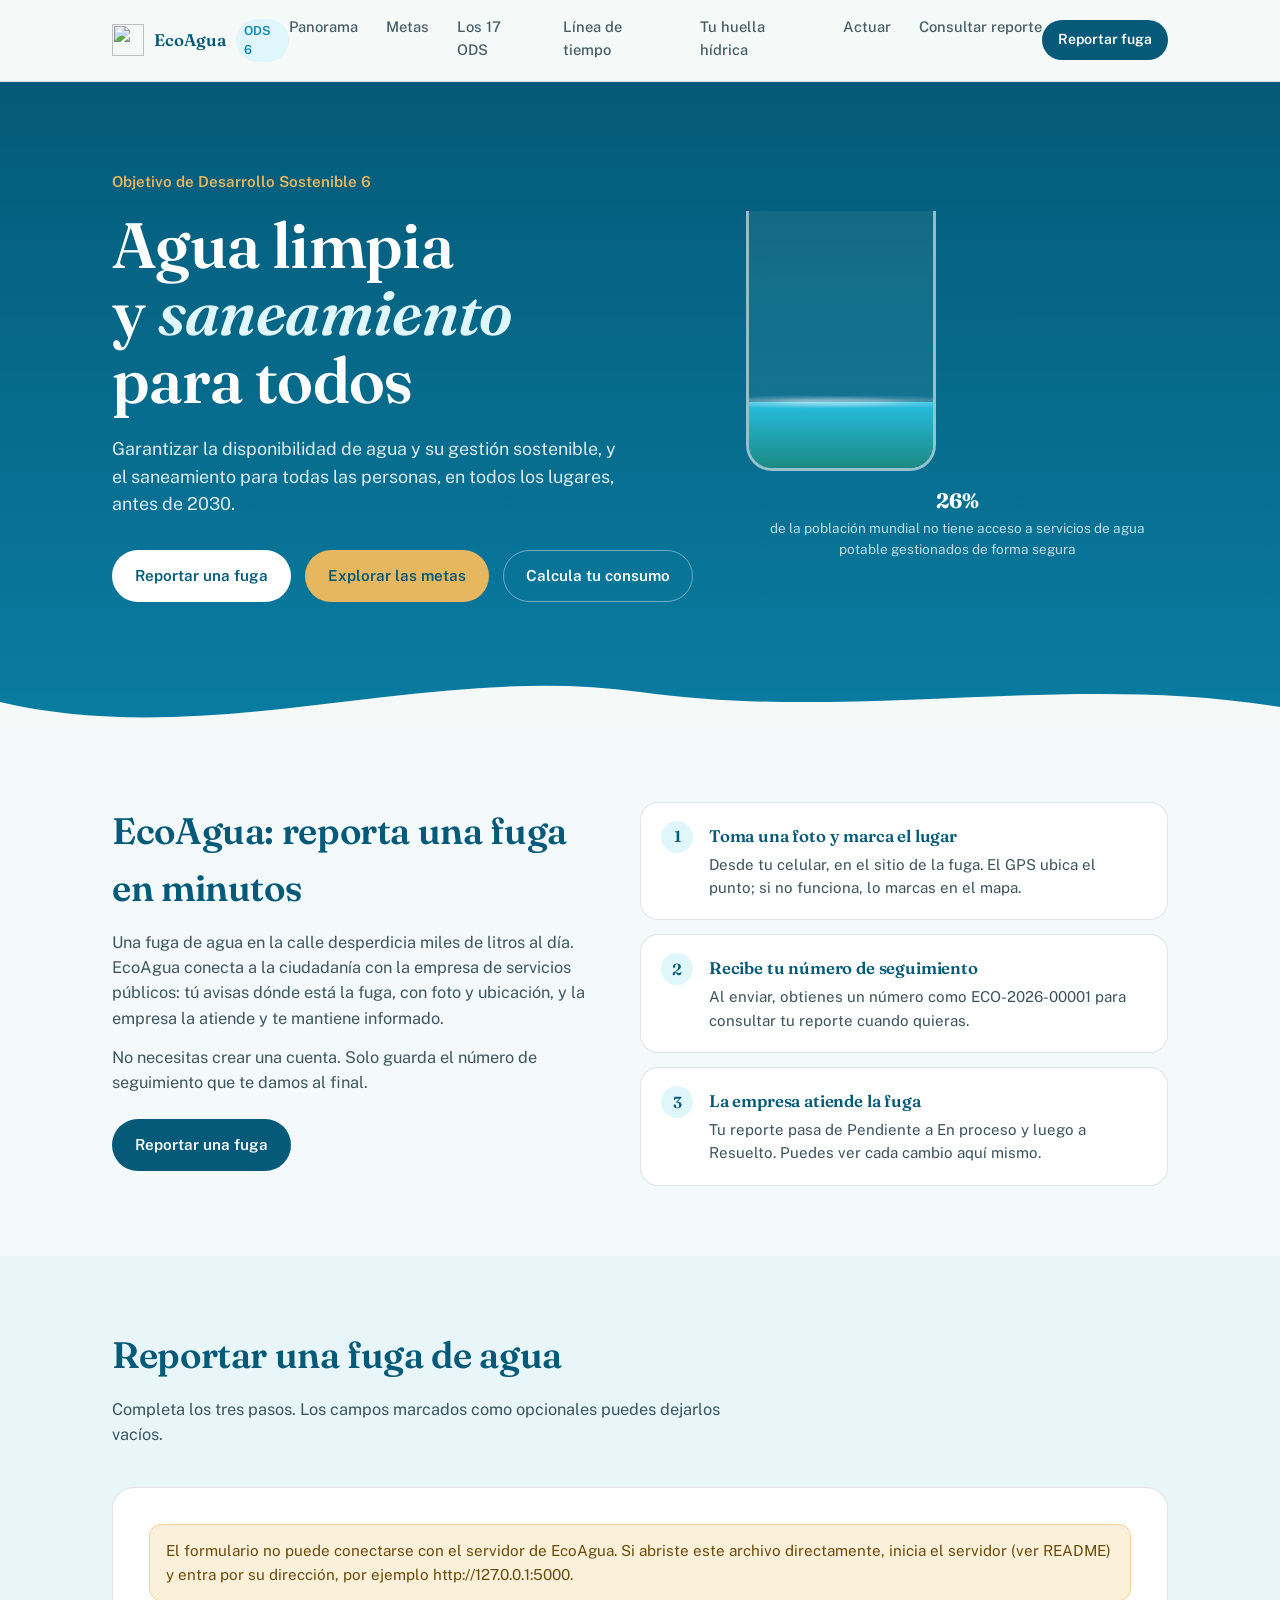
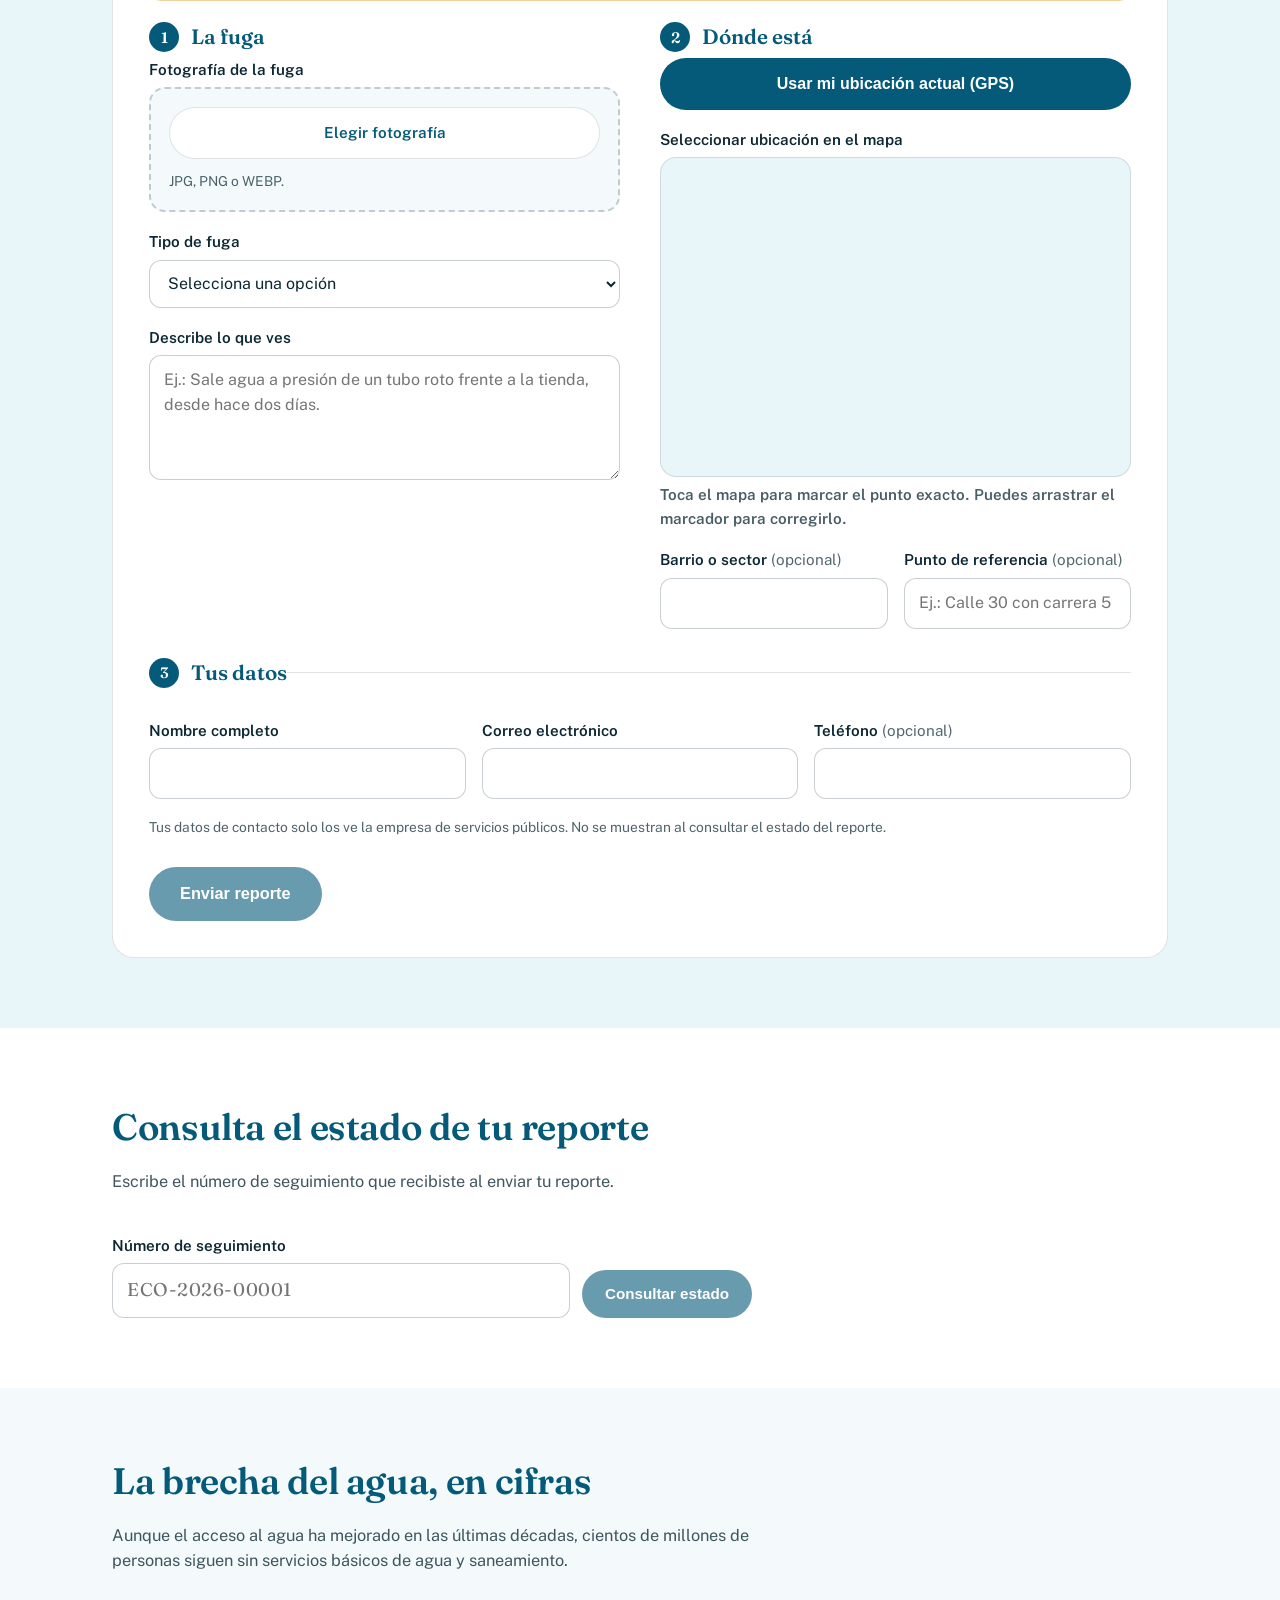
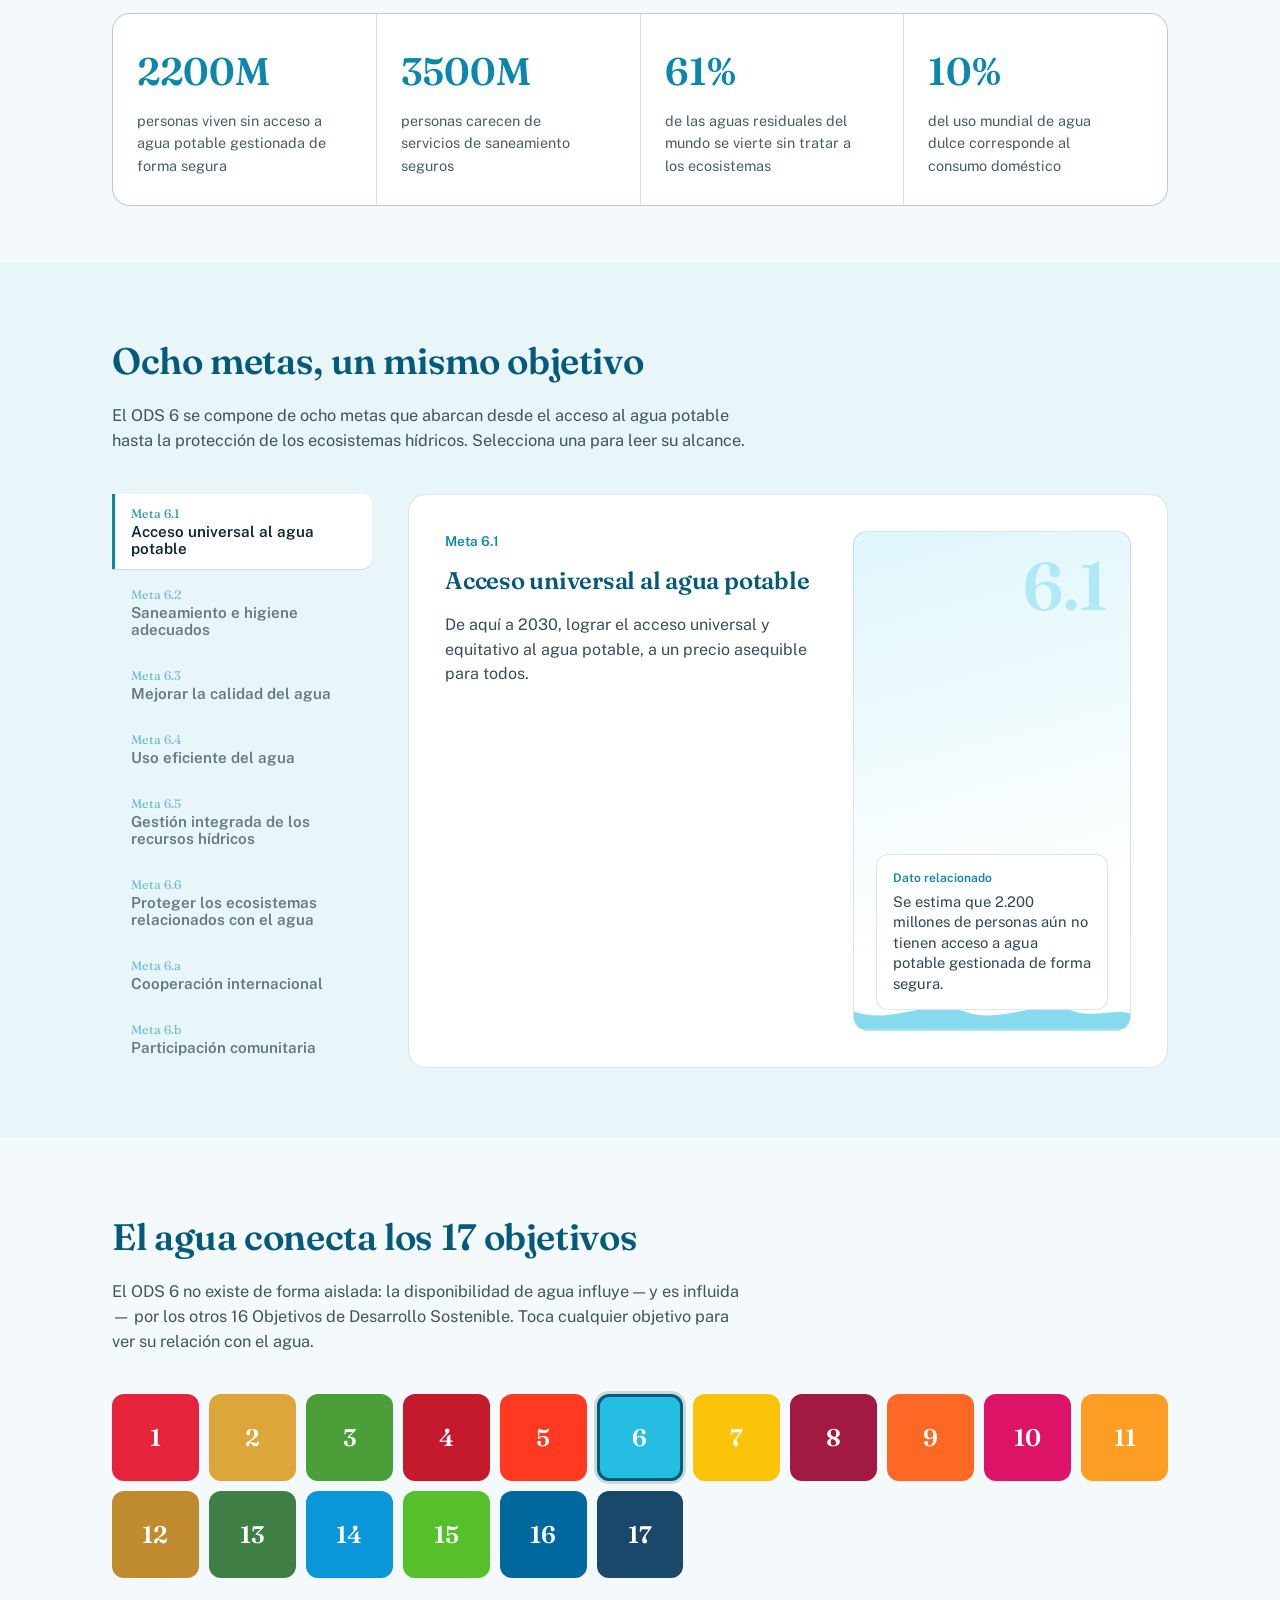
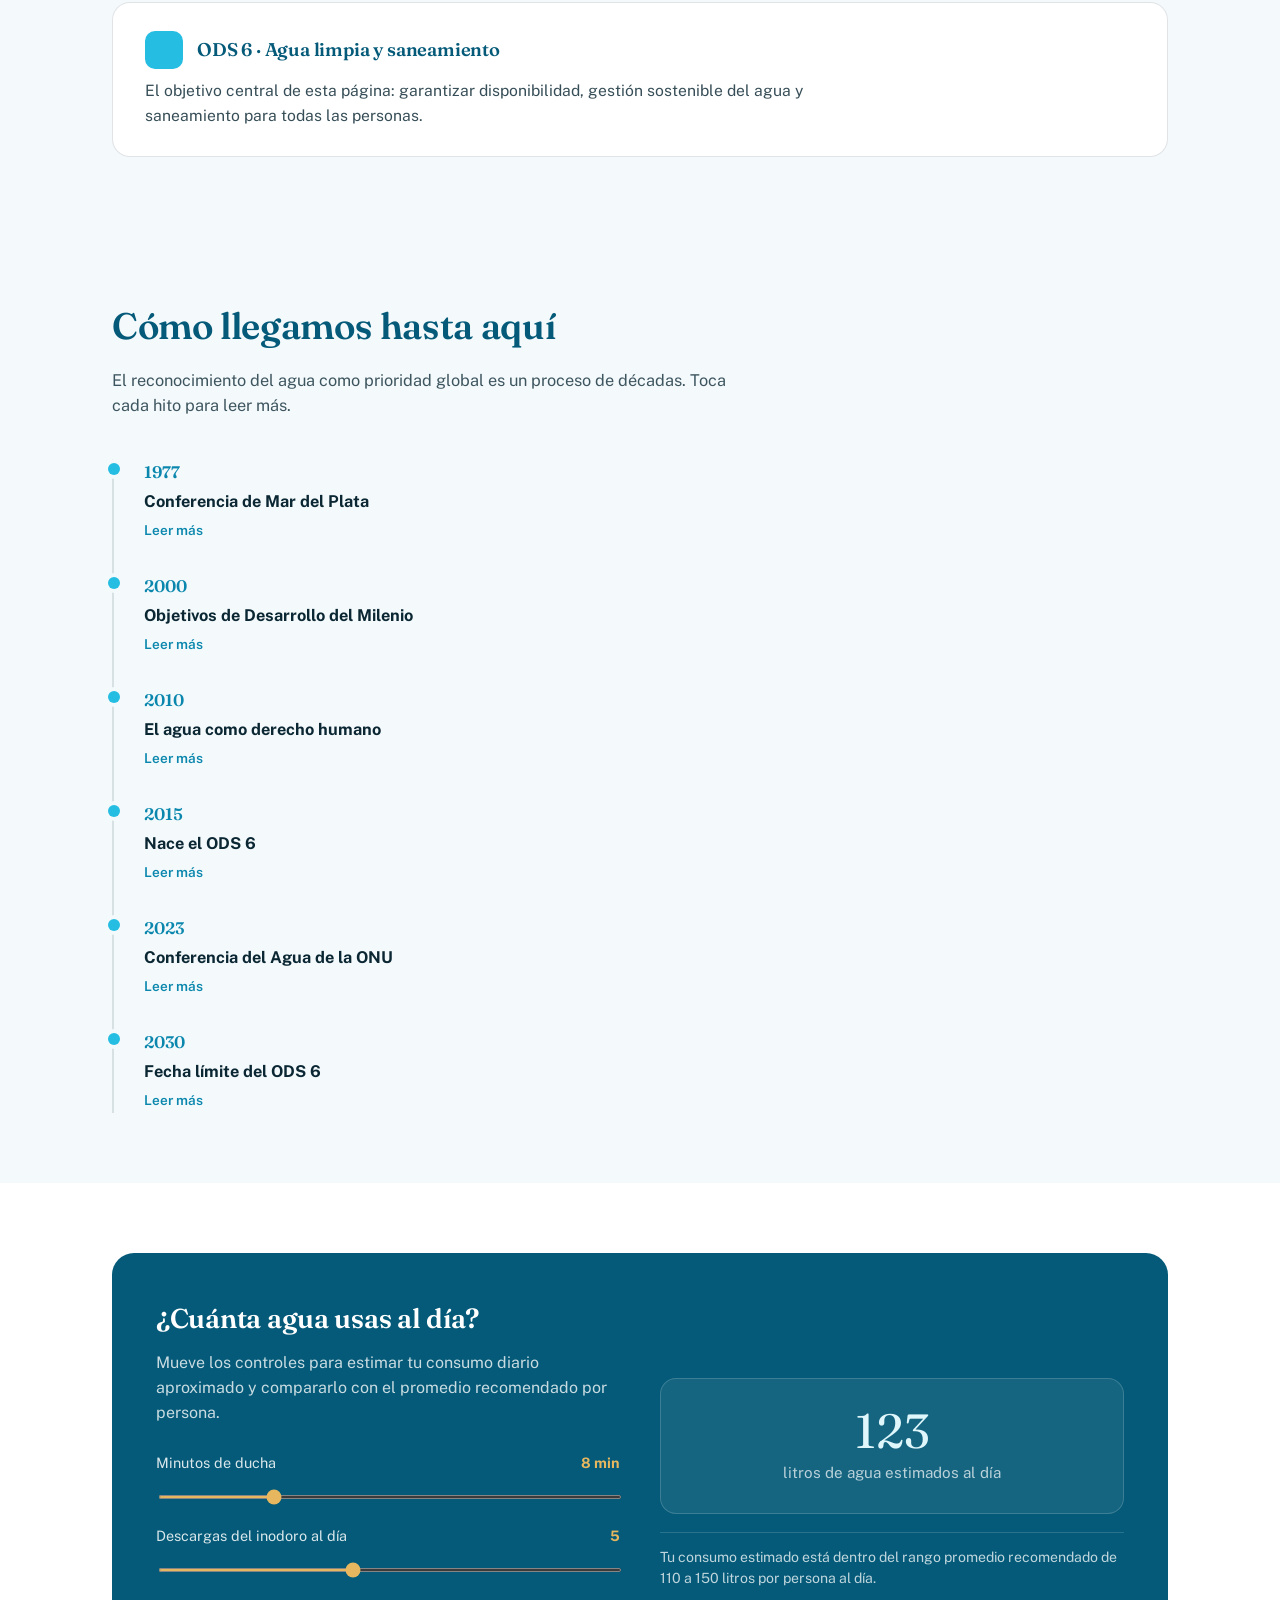
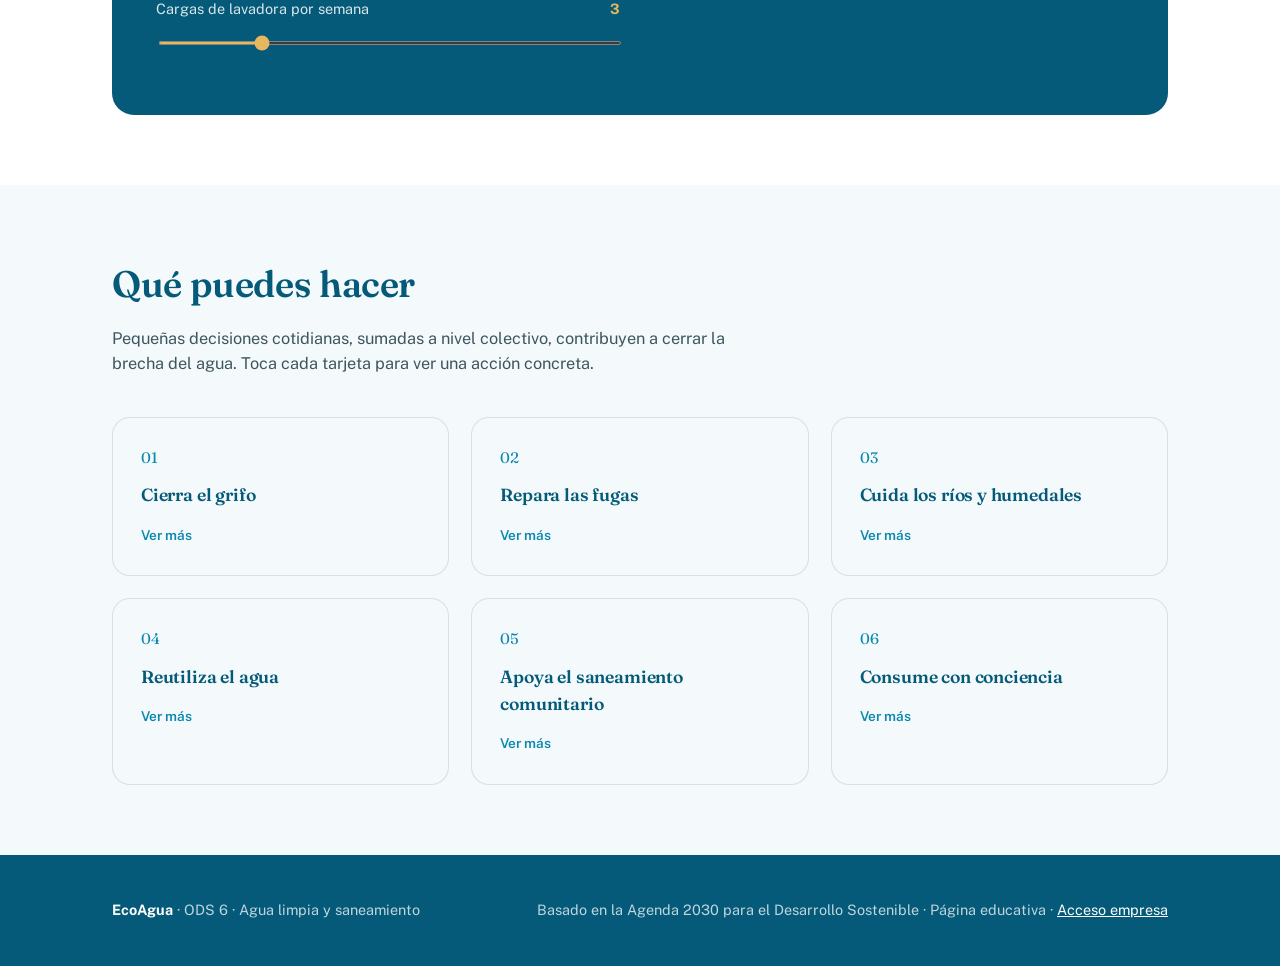
==== frontend/index.html @ 6826a4f7 "Momento 2: backend Flask, panel con roles, base de datos PostgreSQL y despliegue en Render" ====
<!DOCTYPE html>
<html lang="es">
<head>
<meta charset="UTF-8">
<meta name="viewport" content="width=device-width, initial-scale=1.0">
<title>EcoAgua · ODS 6 Agua limpia y saneamiento</title>
<link rel="icon" href="/static/img/favicon.ico" sizes="any">
<link rel="icon" type="image/png" href="/static/img/favicon.png">
<link rel="preconnect" href="https://fonts.googleapis.com">
<link rel="preconnect" href="https://fonts.gstatic.com" crossorigin>
<link href="https://fonts.googleapis.com/css2?family=Fraunces:opsz,wght@9..144,400;9..144,500;9..144,600;9..144,700&family=Public+Sans:wght@400;500;600;700&display=swap" rel="stylesheet">
<link rel="stylesheet" href="styles.css">
<link rel="stylesheet" href="/static/vendor/leaflet/leaflet.css">
</head>
<body>

<header class="nav">
  <div class="nav-inner">
    <a class="brand" href="#"><img class="brand-logo" src="/static/img/logo-icono.png" alt="" width="32" height="32"> EcoAgua <span class="brand-sub">ODS 6</span></a>
    <nav class="links">
      <a href="#panorama">Panorama</a>
      <a href="#metas">Metas</a>
      <a href="#ods-global">Los 17 ODS</a>
      <a href="#tiempo">Línea de tiempo</a>
      <a href="#calculadora">Tu huella hídrica</a>
      <a href="#accion">Actuar</a>
      <a href="#consultar" class="link-consulta">Consultar reporte</a>
    </nav>
    <a href="#reportar" class="nav-cta">Reportar fuga</a>
  </div>
</header>

<section class="hero">
  <div class="wrap">
    <div>
      <div class="kicker">Objetivo de Desarrollo Sostenible 6</div>
      <h1>Agua limpia<br>y <em>saneamiento</em><br>para todos</h1>
      <p class="lede">Garantizar la disponibilidad de agua y su gestión sostenible, y el saneamiento para todas las personas, en todos los lugares, antes de 2030.</p>
      <div class="hero-cta">
        <a href="#reportar" class="btn btn-report">Reportar una fuga</a>
        <a href="#metas" class="btn btn-primary">Explorar las metas</a>
        <a href="#calculadora" class="btn btn-ghost">Calcula tu consumo</a>
      </div>
    </div>
    <div class="drop-figure">
      <div>
        <div class="glass"><div class="fill" id="heroFill" style="height:26%"></div></div>
        <div class="glass-cap"><strong id="heroPct">26%</strong><br>de la población mundial no tiene acceso a servicios de agua potable gestionados de forma segura</div>
      </div>
    </div>
  </div>
  <div class="wave-divider">
    <svg viewBox="0 0 1440 70" preserveAspectRatio="none">
      <path d="M0,40 C240,90 480,0 720,30 C960,60 1200,10 1440,45 L1440,70 L0,70 Z" fill="#F5FAF9"></path>
    </svg>
  </div>
</section>

<!-- ===================== ECOAGUA: secciones agregadas ===================== -->

<section class="section eco-intro" id="ecoagua">

  <div class="wrap eco-intro-grid">

    <div class="section-head reveal">

      <h2>EcoAgua: reporta una fuga en minutos</h2>

      <p>Una fuga de agua en la calle desperdicia miles de litros al día. EcoAgua conecta a la ciudadanía con la empresa de servicios públicos: tú avisas dónde está la fuga, con foto y ubicación, y la empresa la atiende y te mantiene informado.</p>

      <p>No necesitas crear una cuenta. Solo guarda el número de seguimiento que te damos al final.</p>

      <a href="#reportar" class="btn btn-solid">Reportar una fuga</a>

    </div>

    <ol class="eco-pasos reveal">

      <li><h3>Toma una foto y marca el lugar</h3><p>Desde tu celular, en el sitio de la fuga. El GPS ubica el punto; si no funciona, lo marcas en el mapa.</p></li>

      <li><h3>Recibe tu número de seguimiento</h3><p>Al enviar, obtienes un número como ECO-2026-00001 para consultar tu reporte cuando quieras.</p></li>

      <li><h3>La empresa atiende la fuga</h3><p>Tu reporte pasa de Pendiente a En proceso y luego a Resuelto. Puedes ver cada cambio aquí mismo.</p></li>

    </ol>

  </div>

</section>



<section class="section reportar" id="reportar">

  <div class="wrap">

    <div class="section-head reveal">

      <h2>Reportar una fuga de agua</h2>

      <p>Completa los tres pasos. Los campos marcados como opcionales puedes dejarlos vacíos.</p>

    </div>



    <div class="reporte-card">

      <div class="aviso-servidor" id="avisoServidor" hidden>El formulario no puede conectarse con el servidor de EcoAgua. Si abriste este archivo directamente, inicia el servidor (ver README) y entra por su dirección, por ejemplo http://127.0.0.1:5000.</div>



      <form id="formReporte" class="reporte-grid" novalidate>

        <fieldset class="paso-form">

          <legend><span class="n">1</span> La fuga</legend>



          <div class="campo" data-campo="foto">

            <span id="fotoTitulo">Fotografía de la fuga</span>

            <div class="foto-zona">

              <div class="foto-botones">

                <label class="btn btn-solid solo-tactil" for="fotoCamara">Tomar foto</label>

                <label class="btn btn-linea" for="fotoArchivo" id="fotoArchivoLabel">Elegir fotografía</label>

              </div>

              <input class="oculto" type="file" id="fotoCamara" accept="image/*" capture="environment" aria-labelledby="fotoTitulo">

              <input class="oculto" type="file" id="fotoArchivo" accept="image/jpeg,image/png,image/webp,image/*" aria-labelledby="fotoTitulo">

              <div class="foto-preview" id="fotoPreview">

                <img id="fotoImg" alt="Vista previa de la fotografía">

                <div class="info"><div id="fotoInfo"></div><button type="button" id="fotoQuitar">Quitar foto</button></div>

              </div>

              <div class="ayuda" id="fotoAyuda">JPG, PNG o WEBP.</div>

            </div>

            <div class="error-campo" data-error="foto"></div>

          </div>



          <label class="campo" data-campo="tipo_fuga">

            <span>Tipo de fuga</span>

            <select name="tipo_fuga" id="tipoFuga" required>

              <option value="">Selecciona una opción</option>

            </select>

            <span class="error-campo" data-error="tipo_fuga"></span>

          </label>



          <label class="campo" data-campo="descripcion">

            <span>Describe lo que ves</span>

            <textarea name="descripcion" rows="4" maxlength="2000" required placeholder="Ej.: Sale agua a presión de un tubo roto frente a la tienda, desde hace dos días."></textarea>

            <span class="error-campo" data-error="descripcion"></span>

          </label>

        </fieldset>



        <fieldset class="paso-form">

          <legend><span class="n">2</span> Dónde está</legend>

          <button type="button" class="btn btn-solid gps-btn" id="btnGps">Usar mi ubicación actual (GPS)</button>

          <div class="gps-estado" id="gpsEstado" role="status" aria-live="polite"></div>

          <div class="campo" data-campo="ubicacion">

            <span>Seleccionar ubicación en el mapa</span>

            <div id="mapaReporte" class="mapa mapa-reporte" aria-label="Mapa para marcar la ubicación de la fuga"></div>

            <span class="coords-texto" id="coordsTexto">Toca el mapa para marcar el punto exacto. Puedes arrastrar el marcador para corregirlo.</span>

            <span class="error-campo" data-error="ubicacion"></span>

          </div>

          <input type="hidden" name="latitud" id="latitud">

          <input type="hidden" name="longitud" id="longitud">

          <input type="hidden" name="origen_ubicacion" id="origenUbicacion" value="mapa">

          <input type="hidden" name="precision_gps" id="precisionGps">

          <div class="fila-2">

            <label class="campo">

              <span>Barrio o sector <em>(opcional)</em></span>

              <input type="text" name="barrio" maxlength="120" autocomplete="address-level3">

            </label>

            <label class="campo">

              <span>Punto de referencia <em>(opcional)</em></span>

              <input type="text" name="direccion" maxlength="255" autocomplete="street-address" placeholder="Ej.: Calle 30 con carrera 5">

            </label>

          </div>

        </fieldset>



        <fieldset class="paso-form paso-datos">

          <legend><span class="n">3</span> Tus datos</legend>

          <div class="campos-datos">

            <label class="campo" data-campo="nombre">

              <span>Nombre completo</span>

              <input type="text" name="nombre" maxlength="120" autocomplete="name" required>

              <span class="error-campo" data-error="nombre"></span>

            </label>

            <label class="campo" data-campo="correo">

              <span>Correo electrónico</span>

              <input type="email" name="correo" maxlength="254" autocomplete="email" inputmode="email" required>

              <span class="error-campo" data-error="correo"></span>

            </label>

            <label class="campo" data-campo="telefono">

              <span>Teléfono <em>(opcional)</em></span>

              <input type="tel" name="telefono" maxlength="30" autocomplete="tel" inputmode="tel">

              <span class="error-campo" data-error="telefono"></span>

            </label>

          </div>

          <p class="ayuda">Tus datos de contacto solo los ve la empresa de servicios públicos. No se muestran al consultar el estado del reporte.</p>

        </fieldset>



        <div class="trampa" aria-hidden="true"><label>No llenar <input type="text" name="sitio_web" tabindex="-1" autocomplete="off"></label></div>

        <div class="error-general" id="errorGeneral" role="alert"></div>

        <div class="enviar-fila">

          <button type="submit" class="btn btn-solid" id="btnEnviar">Enviar reporte</button>

        </div>

      </form>



      <div class="confirmacion" id="confirmacion" tabindex="-1">

        <div class="check-ok"><svg width="32" height="32" viewBox="0 0 24 24" fill="none" stroke="currentColor" stroke-width="2.5" stroke-linecap="round" stroke-linejoin="round" aria-hidden="true"><path d="M20 6L9 17l-5-5"/></svg></div>

        <h3>Reporte registrado correctamente.</h3>

        <p>Tu número de seguimiento es:</p>

        <div class="num-grande" id="numConfirmado"></div>

        <p>Guarda este número para consultar el estado de tu reporte.</p>

        <div class="acciones">

          <button type="button" class="btn btn-solid" id="btnCopiar">Copiar número</button>

          <a class="btn btn-linea" href="#consultar" id="btnVerEstado">Consultar estado</a>

          <button type="button" class="btn btn-linea" id="btnOtro">Hacer otro reporte</button>

        </div>

      </div>

    </div>

  </div>

</section>



<section class="section consultar" id="consultar">

  <div class="wrap">

    <div class="section-head reveal">

      <h2>Consulta el estado de tu reporte</h2>

      <p>Escribe el número de seguimiento que recibiste al enviar tu reporte.</p>

    </div>

    <form class="consulta-form" id="formConsulta" novalidate>

      <label class="campo">

        <span>Número de seguimiento</span>

        <input type="text" id="numConsulta" placeholder="ECO-2026-00001" autocomplete="off" autocapitalize="characters" spellcheck="false" maxlength="20" required>

      </label>

      <button type="submit" class="btn btn-solid" id="btnConsultar">Consultar estado</button>

    </form>

    <div class="mis-reportes" id="misReportes"></div>

    <div class="consulta-msg" id="consultaMsg" role="alert"></div>



    <div class="resultado" id="resultado" aria-live="polite">

      <div class="resultado-cabeza">

        <div>

          <div class="num" id="resNumero"></div>

          <div class="ayuda" id="resFechas"></div>

        </div>

        <span class="pastilla" id="resEstado"></span>

      </div>

      <div class="progreso" id="resProgreso">

        <div data-estado="pendiente">Pendiente</div>

        <div data-estado="en_proceso">En proceso</div>

        <div data-estado="resuelto">Resuelto</div>

      </div>

      <div class="resultado-grid">

        <dl>

          <dt>Tipo de fuga</dt><dd id="resTipo"></dd>

          <dt>Descripción</dt><dd id="resDesc"></dd>

          <dt>Ubicación</dt><dd id="resUbic"></dd>

        </dl>

        <div>

          <img class="foto-res" id="resFoto" alt="Fotografía del reporte" hidden>

          <div class="mapa mapa-res" id="resMapa"></div>

        </div>

      </div>

      <ol class="historial-pub" id="resHistorial"></ol>

    </div>

  </div>

</section>

<!-- =================== fin secciones EcoAgua =================== -->



<section class="stats" id="panorama">
  <div class="wrap">
    <div class="section-head reveal">
      <h2>La brecha del agua, en cifras</h2>
      <p>Aunque el acceso al agua ha mejorado en las últimas décadas, cientos de millones de personas siguen sin servicios básicos de agua y saneamiento.</p>
    </div>
    <div class="stats-grid reveal">
      <div class="stat-cell">
        <div class="stat-num" data-target="2200" data-suffix="M">0</div>
        <div class="stat-label">personas viven sin acceso a agua potable gestionada de forma segura</div>
      </div>
      <div class="stat-cell">
        <div class="stat-num" data-target="3500" data-suffix="M">0</div>
        <div class="stat-label">personas carecen de servicios de saneamiento seguros</div>
      </div>
      <div class="stat-cell">
        <div class="stat-num" data-target="80" data-suffix="%">0</div>
        <div class="stat-label">de las aguas residuales del mundo se vierte sin tratar a los ecosistemas</div>
      </div>
      <div class="stat-cell">
        <div class="stat-num" data-target="10" data-suffix="%">0</div>
        <div class="stat-label">del uso mundial de agua dulce corresponde al consumo doméstico</div>
      </div>
    </div>
  </div>
</section>

<section class="section metas" id="metas">
  <div class="wrap">
    <div class="section-head reveal">
      <h2>Ocho metas, un mismo objetivo</h2>
      <p>El ODS 6 se compone de ocho metas que abarcan desde el acceso al agua potable hasta la protección de los ecosistemas hídricos. Selecciona una para leer su alcance.</p>
    </div>

    <div class="metas-layout reveal">
      <div class="meta-tabs" id="metaTabs" role="tablist" aria-label="Metas del ODS 6"></div>
      <div class="meta-panel" id="metaPanel"></div>
    </div>
  </div>
</section>

<section class="section ods-global" id="ods-global">
  <div class="wrap">
    <div class="section-head reveal">
      <h2>El agua conecta los 17 objetivos</h2>
      <p>El ODS 6 no existe de forma aislada: la disponibilidad de agua influye — y es influida — por los otros 16 Objetivos de Desarrollo Sostenible. Toca cualquier objetivo para ver su relación con el agua.</p>
    </div>

    <div class="reveal">
      <div class="ods-grid" id="odsGrid"></div>
      <div class="ods-detail" id="odsDetail"></div>
    </div>
  </div>
</section>

<section class="section timeline" id="tiempo">
  <div class="wrap">
    <div class="section-head reveal">
      <h2>Cómo llegamos hasta aquí</h2>
      <p>El reconocimiento del agua como prioridad global es un proceso de décadas. Toca cada hito para leer más.</p>
    </div>
    <div class="timeline-list reveal" id="timelineList"></div>
  </div>
</section>

<section class="section calc" id="calculadora">
  <div class="wrap reveal">
    <div class="calc-card">
      <div>
        <h2>¿Cuánta agua usas al día?</h2>
        <p>Mueve los controles para estimar tu consumo diario aproximado y compararlo con el promedio recomendado por persona.</p>

        <div class="calc-controls">
          <div class="calc-row">
            <label>Minutos de ducha <span class="val" id="showerVal">8 min</span></label>
            <input type="range" id="shower" min="1" max="30" value="8">
          </div>
          <div class="calc-row">
            <label>Descargas del inodoro al día <span class="val" id="toiletVal">5</span></label>
            <input type="range" id="toilet" min="0" max="12" value="5">
          </div>
          <div class="calc-row">
            <label>Cargas de lavadora por semana <span class="val" id="washVal">3</span></label>
            <input type="range" id="wash" min="0" max="14" value="3">
          </div>
        </div>
      </div>

      <div>
        <div class="calc-result">
          <div class="big" id="litersOut">148</div>
          <div class="unit">litros de agua estimados al día</div>
        </div>
        <div class="calc-note" id="calcNote">Cálculo aproximado con fines educativos, basado en promedios de consumo doméstico.</div>
      </div>
    </div>
  </div>
</section>

<section class="section" id="accion">
  <div class="wrap">
    <div class="section-head reveal">
      <h2>Qué puedes hacer</h2>
      <p>Pequeñas decisiones cotidianas, sumadas a nivel colectivo, contribuyen a cerrar la brecha del agua. Toca cada tarjeta para ver una acción concreta.</p>
    </div>
    <div class="acciones-grid reveal" id="accionesGrid"></div>
  </div>
</section>

<footer>
  <div class="wrap">
    <div><strong>EcoAgua</strong> · ODS 6 · Agua limpia y saneamiento</div>
    <div>Basado en la Agenda 2030 para el Desarrollo Sostenible · Página educativa · <a href="/admin/login">Acceso empresa</a></div>
  </div>
</footer>

<script src="script.js"></script>
<script src="/static/vendor/leaflet/leaflet.js"></script>
<script src="reportes.js"></script>

</body>
</html>
---- frontend/styles.css ----
:root{
    --ink:#0B2733;
    --teal-deep:#045A78;
    --teal:#0B87AE;
    --aqua:#26BDE2;
    --aqua-light:#DFF6FB;
    --sand:#E7B75F;
    --paper:#F4FAFC;
    --paper-2:#E8F5F9;
    --white:#FFFFFF;
    --line: rgba(11,39,51,0.12);
  }

  *{box-sizing:border-box;}
  html{scroll-behavior:smooth;}
  body{
    margin:0;
    background:var(--paper);
    color:var(--ink);
    font-family:'Public Sans', sans-serif;
    line-height:1.55;
    -webkit-font-smoothing:antialiased;
  }
  h1,h2,h3, .display{
    font-family:'Fraunces', serif;
    font-weight:600;
    color:var(--teal-deep);
    margin:0;
    letter-spacing:-0.01em;
  }
  p{margin:0;}
  a{color:inherit;}
  img{max-width:100%;display:block;}

  .wrap{
    max-width:1120px;
    margin:0 auto;
    padding:0 32px;
  }

  /* prefer reduced motion */
  @media (prefers-reduced-motion: reduce){
    *{animation:none !important; transition:none !important; scroll-behavior:auto !important;}
  }

  /* ---------- NAV ---------- */
  header.nav{
    position:sticky;
    top:0;
    z-index:50;
    background:rgba(245,250,249,0.88);
    backdrop-filter: blur(8px);
    border-bottom:1px solid var(--line);
  }
  .nav-inner{
    max-width:1120px;
    margin:0 auto;
    padding:16px 32px;
    display:flex;
    align-items:center;
    justify-content:space-between;
  }
  .brand{
    display:flex;
    align-items:center;
    gap:10px;
    font-family:'Fraunces', serif;
    font-weight:600;
    font-size:1.05rem;
    color:var(--teal-deep);
  }
  .brand .dot{
    width:12px;height:12px;border-radius:50%;
    background:var(--aqua);
    box-shadow:0 0 0 4px var(--aqua-light);
  }
  nav.links{
    display:flex;
    gap:28px;
    font-size:0.92rem;
    font-weight:500;
  }
  nav.links a{
    text-decoration:none;
    color:var(--ink);
    opacity:0.75;
    padding-bottom:2px;
    border-bottom:1px solid transparent;
    transition: opacity .2s ease, border-color .2s ease;
  }
  nav.links a:hover{opacity:1; border-color:var(--aqua);}
  @media (max-width:720px){ nav.links{display:none;} }

  /* ---------- HERO ---------- */
  .hero{
    position:relative;
    overflow:hidden;
    background: linear-gradient(180deg, var(--teal-deep) 0%, var(--teal) 130%);
    color:var(--white);
    padding:88px 0 0;
  }
  .hero .wrap{
    display:grid;
    grid-template-columns: 1.25fr 0.9fr;
    gap:48px;
    align-items:center;
    padding-bottom:60px;
  }
  @media (max-width:860px){
    .hero .wrap{grid-template-columns:1fr; padding-bottom:32px;}
  }
  .kicker{
    font-size:0.95rem;
    color:var(--sand);
    font-weight:600;
    margin-bottom:18px;
  }
  .hero h1{
    color:var(--white);
    font-size:clamp(2.4rem, 5vw, 4rem);
    line-height:1.05;
    max-width:14ch;
  }
  .hero h1 em{
    font-style:italic;
    color:var(--aqua-light);
  }
  .hero p.lede{
    margin-top:22px;
    font-size:1.12rem;
    max-width:46ch;
    color:rgba(255,255,255,0.86);
  }
  .hero-cta{
    margin-top:32px;
    display:flex;
    gap:14px;
    flex-wrap:wrap;
  }
  .btn{
    display:inline-flex;
    align-items:center;
    gap:8px;
    padding:13px 22px;
    border-radius:999px;
    font-weight:600;
    font-size:0.95rem;
    cursor:pointer;
    border:1px solid transparent;
    text-decoration:none;
    transition: transform .15s ease, background .2s ease;
  }
  .btn:active{transform:scale(0.97);}
  .btn-primary{
    background:var(--sand);
    color:var(--teal-deep);
  }
  .btn-primary:hover{background:#f0c979;}
  .btn-ghost{
    background:transparent;
    color:var(--white);
    border-color:rgba(255,255,255,0.4);
  }
  .btn-ghost:hover{background:rgba(255,255,255,0.1);}

  /* droplet visual */
  .drop-figure{
    position:relative;
    display:flex;
    align-items:center;
    justify-content:center;
  }
  .glass{
    width:190px;
    height:260px;
    border:3px solid rgba(255,255,255,0.55);
    border-top:none;
    border-radius:0 0 26px 26px;
    position:relative;
    overflow:hidden;
    background:rgba(255,255,255,0.06);
  }
  .glass .fill{
    position:absolute;
    left:0; right:0; bottom:0;
    height:70%;
    background: linear-gradient(180deg, var(--aqua) 0%, #1c8b83 100%);
    transition: height 1.4s cubic-bezier(.22,.9,.3,1);
  }
  .glass .fill::before{
    content:"";
    position:absolute;
    top:-8px; left:0; right:0; height:16px;
    background: radial-gradient(ellipse at 30% 50%, rgba(255,255,255,0.5), transparent 60%),
                radial-gradient(ellipse at 70% 50%, rgba(255,255,255,0.35), transparent 60%);
  }
  .glass-cap{
    text-align:center;
    margin-top:14px;
    font-size:0.85rem;
    color:rgba(255,255,255,0.75);
  }
  .glass-cap strong{color:var(--white); font-size:1.3rem; font-family:'Fraunces',serif;}

  .wave-divider{
    display:block;
    width:100%;
    line-height:0;
  }
  .wave-divider svg{width:100%; height:70px; display:block;}

  /* ---------- STATS ---------- */
  .stats{
    background:var(--paper);
    padding:64px 0 56px;
  }
  .stats-grid{
    display:grid;
    grid-template-columns:repeat(4,1fr);
    gap:1px;
    background:var(--line);
    border:1px solid var(--line);
    border-radius:18px;
    overflow:hidden;
  }
  @media (max-width:860px){ .stats-grid{grid-template-columns:repeat(2,1fr);} }
  .stat-cell{
    background:var(--white);
    padding:28px 24px;
  }
  .stat-num{
    font-family:'Fraunces', serif;
    font-size:2.4rem;
    color:var(--teal);
    font-weight:600;
  }
  .stat-label{
    margin-top:8px;
    font-size:0.9rem;
    color:var(--ink);
    opacity:0.75;
    max-width:22ch;
  }

  /* ---------- SECTION HEADERS ---------- */
  .section{
    padding:70px 0;
  }
  .section-head{
    max-width:640px;
    margin-bottom:40px;
  }
  .section-head h2{
    font-size:clamp(1.7rem, 3vw, 2.3rem);
  }
  .section-head p{
    margin-top:14px;
    color:var(--ink);
    opacity:0.78;
    font-size:1.02rem;
  }

  /* ---------- METAS (tabs) ---------- */
  .metas{
    background:var(--paper-2);
  }
  .metas-layout{
    display:grid;
    grid-template-columns: 260px 1fr;
    gap:36px;
  }
  @media (max-width:780px){ .metas-layout{grid-template-columns:1fr;} }

  .meta-tabs{
    display:flex;
    flex-direction:column;
    gap:6px;
  }
  .meta-tab{
    text-align:left;
    background:transparent;
    border:none;
    border-left:3px solid transparent;
    padding:12px 16px;
    font-family:'Public Sans', sans-serif;
    font-size:0.95rem;
    font-weight:600;
    color:var(--ink);
    opacity:0.6;
    cursor:pointer;
    border-radius:0 10px 10px 0;
    transition: all .2s ease;
  }
  .meta-tab .tag{
    display:block;
    font-family:'Fraunces', serif;
    font-size:0.78rem;
    font-weight:400;
    color:var(--teal);
    margin-bottom:2px;
    opacity:0.9;
  }
  .meta-tab:hover{opacity:0.9; background:rgba(63,182,172,0.08);}
  .meta-tab.active{
    opacity:1;
    border-left-color:var(--teal);
    background:var(--white);
    box-shadow: 0 1px 0 var(--line);
  }
  @media (max-width:780px){
    .meta-tabs{flex-direction:row; overflow-x:auto; gap:8px; padding-bottom:6px;}
    .meta-tab{border-left:none; border-bottom:3px solid transparent; white-space:nowrap;}
    .meta-tab.active{border-bottom-color:var(--teal);}
  }

  .meta-panel{
    background:var(--white);
    border:1px solid var(--line);
    border-radius:18px;
    padding:36px;
    min-height:220px;
    display:grid;
    grid-template-columns: 1.35fr 1fr;
    gap:32px;
    align-items:stretch;
  }
  @media (max-width:640px){
    .meta-panel{grid-template-columns:1fr;}
  }
  .meta-panel .eyebrow{
    font-size:0.85rem;
    color:var(--teal);
    font-weight:600;
    margin-bottom:10px;
  }
  .meta-panel h3{
    font-size:1.5rem;
    margin-bottom:14px;
  }
  .meta-panel p{
    color:var(--ink);
    opacity:0.82;
    font-size:1rem;
    max-width:60ch;
  }
  .meta-visual{
    position:relative;
    border-radius:14px;
    overflow:hidden;
    background: linear-gradient(165deg, var(--aqua-light) 0%, var(--white) 75%);
    border:1px solid var(--line);
    display:flex;
    flex-direction:column;
    justify-content:space-between;
    padding:20px 22px;
    min-height:180px;
  }
  .meta-visual .meta-num-watermark{
    font-family:'Fraunces', serif;
    font-size:4.2rem;
    font-weight:600;
    color:var(--aqua);
    opacity:0.28;
    line-height:1;
    align-self:flex-end;
  }
  .meta-fact{
    background:var(--white);
    border:1px solid var(--line);
    border-radius:12px;
    padding:14px 16px;
    position:relative;
    z-index:1;
  }
  .meta-fact .fact-label{
    font-size:0.75rem;
    color:var(--teal);
    font-weight:600;
    margin-bottom:4px;
  }
  .meta-fact .fact-text{
    font-size:0.92rem;
    color:var(--ink);
    opacity:0.85;
    line-height:1.4;
  }
  .meta-visual .waves{
    position:absolute;
    left:0; right:0; bottom:0;
    width:100%;
    opacity:0.55;
  }

  /* ---------- LOS 17 ODS ---------- */
  .ods-grid{
    display:grid;
    grid-template-columns:repeat(auto-fill, minmax(86px, 1fr));
    gap:10px;
  }
  .ods-tile{
    aspect-ratio:1;
    border-radius:12px;
    display:flex;
    align-items:center;
    justify-content:center;
    color:#fff;
    font-family:'Fraunces', serif;
    font-weight:600;
    font-size:1.5rem;
    cursor:pointer;
    border:3px solid transparent;
    transition: transform .15s ease, box-shadow .2s ease, border-color .2s ease;
  }
  .ods-tile:hover{transform:translateY(-3px);}
  .ods-tile.active{
    border-color:var(--teal-deep);
    box-shadow:0 0 0 3px rgba(11,61,58,0.18);
  }
  .ods-detail{
    margin-top:24px;
    background:var(--white);
    border:1px solid var(--line);
    border-radius:18px;
    padding:28px 32px;
  }
  .ods-detail-head{
    display:flex;
    align-items:center;
    gap:14px;
    margin-bottom:10px;
  }
  .ods-detail .swatch{
    width:38px;
    height:38px;
    border-radius:10px;
    flex-shrink:0;
  }
  .ods-detail h3{font-size:1.15rem;}
  .ods-detail p{
    color:var(--ink);
    opacity:0.82;
    font-size:0.98rem;
    max-width:66ch;
  }

  /* ---------- LÍNEA DE TIEMPO ---------- */
  .timeline-list{
    position:relative;
    padding-left:30px;
    border-left:2px solid var(--line);
    max-width:640px;
  }
  .timeline-item{
    position:relative;
    padding-bottom:30px;
    cursor:pointer;
  }
  .timeline-item:last-child{padding-bottom:0;}
  .timeline-item::before{
    content:"";
    position:absolute;
    left:-36px;
    top:4px;
    width:12px;
    height:12px;
    border-radius:50%;
    background:var(--aqua);
    box-shadow:0 0 0 4px var(--paper);
    transition: background .2s ease;
  }
  .timeline-item.open::before{background:var(--sand);}
  .timeline-year{
    font-family:'Fraunces', serif;
    font-size:1.05rem;
    color:var(--teal);
    font-weight:600;
    margin-bottom:4px;
  }
  .timeline-title{
    font-weight:700;
    font-size:1.02rem;
    margin-bottom:4px;
  }
  .timeline-toggle{
    font-size:0.85rem;
    color:var(--teal);
    font-weight:600;
  }
  .timeline-more{
    max-height:0;
    overflow:hidden;
    transition:max-height .35s ease;
    font-size:0.95rem;
    color:var(--ink);
    opacity:0.82;
  }
  .timeline-item.open .timeline-more{
    max-height:200px;
    margin-top:8px;
  }

  /* ---------- CALCULATOR ---------- */
  .calc{
    background:var(--white);
  }
  .calc-card{
    background:var(--teal-deep);
    border-radius:22px;
    padding:44px;
    color:var(--white);
    display:grid;
    grid-template-columns: 1fr 1fr;
    gap:40px;
    align-items:center;
  }
  @media (max-width:780px){ .calc-card{grid-template-columns:1fr; padding:30px 26px;} }
  .calc-card h2{color:var(--white); font-size:1.7rem;}
  .calc-card p{color:rgba(255,255,255,0.78); margin-top:12px;}

  .calc-controls{margin-top:26px;}
  .calc-row{margin-bottom:18px;}
  .calc-row label{
    display:flex;
    justify-content:space-between;
    font-size:0.9rem;
    margin-bottom:8px;
    color:rgba(255,255,255,0.85);
  }
  .calc-row label span.val{color:var(--sand); font-weight:700;}
  input[type=range]{
    width:100%;
    accent-color:var(--sand);
    height:4px;
    cursor:pointer;
  }

  .calc-result{
    background:rgba(255,255,255,0.07);
    border:1px solid rgba(255,255,255,0.16);
    border-radius:16px;
    padding:28px;
    text-align:center;
  }
  .calc-result .big{
    font-family:'Fraunces', serif;
    font-size:3rem;
    color:var(--aqua-light);
    line-height:1;
  }
  .calc-result .unit{
    font-size:0.95rem;
    color:rgba(255,255,255,0.7);
    margin-top:6px;
  }
  .calc-note{
    margin-top:18px;
    font-size:0.88rem;
    color:rgba(255,255,255,0.75);
    border-top:1px solid rgba(255,255,255,0.15);
    padding-top:14px;
  }

  /* ---------- ACCIONES / CARDS ---------- */
  .acciones-grid{
    display:grid;
    grid-template-columns:repeat(3,1fr);
    gap:22px;
  }
  @media (max-width:860px){ .acciones-grid{grid-template-columns:1fr;} }
  .accion-card{
    border:1px solid var(--line);
    border-radius:18px;
    padding:28px;
    background:var(--paper);
    cursor:pointer;
    position:relative;
    transition: border-color .2s ease, transform .2s ease;
  }
  .accion-card:hover{border-color:var(--aqua); transform:translateY(-3px);}
  .accion-card .num{
    font-family:'Fraunces', serif;
    font-size:0.95rem;
    color:var(--teal);
    margin-bottom:12px;
  }
  .accion-card h3{font-size:1.1rem; margin-bottom:10px;}
  .accion-card .more{
    max-height:0;
    overflow:hidden;
    transition: max-height .35s ease;
    font-size:0.92rem;
    color:var(--ink);
    opacity:0.8;
  }
  .accion-card.open .more{max-height:200px; margin-top:10px;}
  .accion-card .toggle{
    font-size:0.85rem;
    color:var(--teal);
    font-weight:600;
    margin-top:6px;
    display:inline-block;
  }

  /* ---------- FOOTER ---------- */
  footer{
    background:var(--teal-deep);
    color:rgba(255,255,255,0.75);
    padding:44px 0;
    font-size:0.9rem;
  }
  footer .wrap{
    display:flex;
    justify-content:space-between;
    align-items:center;
    flex-wrap:wrap;
    gap:16px;
  }
  footer strong{color:var(--white);}

  /* fade-in on scroll */
  .reveal{
    opacity:0;
    transform:translateY(14px);
    transition: opacity .7s ease, transform .7s ease;
  }
  .reveal.in{opacity:1; transform:none;}

  :focus-visible{
    outline:2px solid var(--teal);
    outline-offset:3px;
  }

/* =====================================================================
   ECOAGUA · Reporte de fugas y seguimiento
   Bloque agregado. Reutiliza las variables, tipografías y radios del
   diseño existente. No modifica ninguna regla anterior.
   ===================================================================== */

  [hidden]{display:none !important;}
  #ecoagua, #reportar, #consultar, #resultado, #confirmacion{scroll-margin-top:72px;}
  .brand{text-decoration:none;}
  .brand .brand-sub{
    font-family:'Public Sans', sans-serif;
    font-size:0.78rem;
    font-weight:600;
    color:var(--teal);
    background:var(--aqua-light);
    padding:2px 8px;
    border-radius:999px;
  }
  .nav-cta{
    display:inline-flex;
    align-items:center;
    padding:9px 16px;
    border-radius:999px;
    background:var(--teal-deep);
    color:var(--white);
    font-weight:600;
    font-size:0.88rem;
    text-decoration:none;
    white-space:nowrap;
    transition:background .2s ease;
  }
  .nav-cta:hover{background:var(--teal);}
  nav.links a.link-consulta{white-space:nowrap;}
  @media (max-width:1100px) and (min-width:721px){
    nav.links{gap:16px; font-size:0.86rem; white-space:nowrap;}
    nav.links a.link-consulta{display:none;}
    .brand .brand-sub{display:none;}
  }
  @media (max-width:960px) and (min-width:721px){
    .nav-inner{gap:16px;}
    nav.links{flex:1; min-width:0; overflow-x:auto; scrollbar-width:none; justify-content:flex-start;}
    nav.links::-webkit-scrollbar{display:none;}
  }
  .btn-report{
    background:var(--white);
    color:var(--teal-deep);
  }
  .btn-report:hover{background:var(--aqua-light);}
  .btn-solid{
    background:var(--teal-deep);
    color:var(--white);
    justify-content:center;
  }
  .btn-solid:hover{background:var(--teal);}
  .btn-solid[disabled]{opacity:0.6; cursor:wait;}
  .btn-linea{
    background:var(--white);
    color:var(--teal-deep);
    border-color:var(--line);
  }
  .btn-linea:hover{border-color:var(--teal);}
  .btn-sm{padding:7px 14px; font-size:0.85rem;}

  .sr-only{
    position:absolute; width:1px; height:1px; padding:0; margin:-1px;
    overflow:hidden; clip:rect(0,0,0,0); white-space:nowrap; border:0;
  }

  /* ---------- Campos de formulario ---------- */
  .form-eco{display:flex; flex-direction:column; gap:18px;}
  .campo{display:flex; flex-direction:column; gap:6px;}
  .campo > span{font-weight:600; font-size:0.95rem;}
  .campo > span em{font-style:normal; font-weight:400; opacity:0.7;}
  .campo input, .campo select, .campo textarea{
    font:inherit;
    font-size:1rem;           /* 16px evita el zoom automático en iOS */
    color:var(--ink);
    background:var(--white);
    border:1.5px solid rgba(11,39,51,0.22);
    border-radius:12px;
    padding:12px 14px;
    width:100%;
    min-height:48px;
    transition:border-color .15s ease, box-shadow .15s ease;
  }
  .campo textarea{resize:vertical; min-height:110px;}
  .campo input:focus, .campo select:focus, .campo textarea:focus{
    outline:none;
    border-color:var(--teal);
    box-shadow:0 0 0 3px rgba(38,189,226,0.25);
  }
  .campo.invalido input, .campo.invalido select, .campo.invalido textarea{border-color:#C0392B;}
  .error-campo{color:#B03022; font-size:0.88rem; font-weight:600;}
  .error-campo:empty{display:none;}
  .ayuda{font-size:0.86rem; opacity:0.72;}
  .fila-2{display:grid; grid-template-columns:1fr 1fr; gap:16px;}
  @media (max-width:640px){ .fila-2{grid-template-columns:1fr;} }

  /* ---------- Estados ---------- */
  .pastilla{
    display:inline-flex; align-items:center; gap:8px;
    padding:6px 14px; border-radius:999px;
    font-weight:700; font-size:0.9rem;
    background:var(--paper-2); color:var(--teal-deep);
  }
  .pastilla::before{content:""; width:9px; height:9px; border-radius:50%; background:currentColor;}
  .pastilla-sm{padding:3px 10px; font-size:0.78rem;}
  .pastilla.est-pendiente{background:#FBF0DA; color:#8A5D0C;}
  .pastilla.est-en_proceso{background:var(--aqua-light); color:#06708F;}
  .pastilla.est-resuelto{background:#DCEBF1; color:var(--teal-deep);}

  /* ---------- Qué es EcoAgua ---------- */
  .eco-intro{background:var(--paper);}
  .eco-intro-grid{
    display:grid;
    grid-template-columns:1fr 1.1fr;
    gap:48px;
    align-items:start;
  }
  @media (max-width:860px){ .eco-intro-grid{grid-template-columns:1fr; gap:28px;} }
  .eco-intro .section-head{margin-bottom:0;}
  .eco-intro .section-head .btn{margin-top:24px;}
  .eco-pasos{list-style:none; margin:0; padding:0; counter-reset:paso; display:grid; gap:14px;}
  .eco-pasos li{
    counter-increment:paso;
    background:var(--white);
    border:1px solid var(--line);
    border-radius:18px;
    padding:20px 22px 20px 68px;
    position:relative;
  }
  .eco-pasos li::before{
    content:counter(paso);
    position:absolute; left:20px; top:18px;
    width:32px; height:32px; border-radius:50%;
    background:var(--aqua-light); color:var(--teal-deep);
    font-family:'Fraunces', serif; font-weight:600;
    display:flex; align-items:center; justify-content:center;
  }
  .eco-pasos h3{font-size:1.05rem; margin-bottom:4px;}
  .eco-pasos p{font-size:0.94rem; opacity:0.8;}

  /* ---------- Reportar una fuga ---------- */
  .reportar{background:var(--paper-2);}
  .reporte-card{
    background:var(--white);
    border:1px solid var(--line);
    border-radius:22px;
    padding:36px;
  }
  @media (max-width:640px){
    .reportar .wrap{padding:0 14px;}
    .reporte-card{padding:22px 18px; border-radius:18px;}
  }
  .reporte-grid{
    display:grid;
    grid-template-columns:1fr 1fr;
    gap:28px 40px;
  }
  @media (max-width:900px){ .reporte-grid{grid-template-columns:1fr;} }
  .paso-form{border:none; margin:0; padding:0; min-width:0; display:flex; flex-direction:column; gap:18px;}
  .paso-form legend{
    font-family:'Fraunces', serif; font-weight:600;
    font-size:1.3rem; color:var(--teal-deep);
    padding:0; margin-bottom:4px;
    display:flex; align-items:center; gap:12px;
  }
  .paso-form legend .n{
    width:30px; height:30px; border-radius:50%;
    background:var(--teal-deep); color:var(--white);
    font-size:0.95rem;
    display:inline-flex; align-items:center; justify-content:center; flex-shrink:0;
  }
  .paso-datos{grid-column:1 / -1; border-top:1px solid var(--line); padding-top:26px;}
  .paso-datos .campos-datos{display:grid; grid-template-columns:repeat(3,1fr); gap:16px;}
  @media (max-width:900px){ .paso-datos .campos-datos{grid-template-columns:1fr;} }

  /* foto */
  .foto-zona{
    border:2px dashed rgba(11,39,51,0.22);
    border-radius:16px;
    padding:18px;
    background:var(--paper);
    display:flex; flex-direction:column; gap:12px; align-items:stretch;
  }
  .campo.invalido .foto-zona{border-color:#C0392B;}
  .foto-botones{display:flex; gap:10px; flex-wrap:wrap;}
  .foto-botones .btn{flex:1 1 160px; justify-content:center; min-height:48px;}
  .solo-tactil{display:none !important;}
  @media (pointer:coarse){ .solo-tactil{display:inline-flex !important;} }
  .foto-preview{display:none; gap:12px; align-items:center;}
  .foto-preview.visible{display:flex;}
  .foto-preview img{width:96px; height:96px; object-fit:cover; border-radius:12px; border:1px solid var(--line);}
  .foto-preview .info{font-size:0.9rem; flex:1; min-width:0; overflow-wrap:anywhere;}
  .foto-preview button{background:none; border:none; color:var(--teal); font-weight:600; cursor:pointer; padding:6px 0; font:inherit; font-size:0.88rem;}
  input.oculto{position:absolute; opacity:0; width:1px; height:1px; pointer-events:none;}

  /* ubicación */
  .gps-btn{width:100%; justify-content:center; min-height:52px; font-size:1rem;}
  .gps-estado{
    font-size:0.92rem;
    padding:10px 14px;
    border-radius:12px;
    background:var(--paper);
    border:1px solid var(--line);
  }
  .gps-estado:empty{display:none;}
  .gps-estado.ok{background:#E6F4EA; border-color:#B7DDC2; color:#1E5B31;}
  .gps-estado.aviso{background:#FBF0DA; border-color:#EFD39B; color:#6D4A0A;}
  .mapa{width:100%; border-radius:16px; border:1px solid var(--line); z-index:0; background:var(--paper-2);}
  .mapa-reporte{height:320px;}
  @media (max-width:640px){ .mapa-reporte{height:280px;} }
  .campo.invalido .mapa{border-color:#C0392B; border-width:2px;}
  .coords-texto{font-size:0.86rem; opacity:0.75; font-variant-numeric:tabular-nums;}

  .enviar-fila{
    grid-column:1 / -1;
    display:flex; align-items:center; gap:18px; flex-wrap:wrap;
  }
  .enviar-fila .btn{min-height:54px; padding:14px 30px; font-size:1.02rem;}
  @media (max-width:640px){ .enviar-fila .btn{width:100%;} }
  .error-general{
    grid-column:1 / -1;
    background:#FBE7E4; border:1px solid #F1B9B1; color:#8E2419;
    border-radius:12px; padding:12px 16px; font-weight:600;
  }
  .error-general:empty{display:none;}
  .aviso-servidor{
    background:#FBF0DA; border:1px solid #EFD39B; color:#6D4A0A;
    border-radius:12px; padding:14px 16px; margin-bottom:20px; font-size:0.95rem;
  }
  .trampa{position:absolute; left:-9999px; width:1px; height:1px; overflow:hidden;}

  /* confirmación */
  .confirmacion{text-align:center; padding:18px 0; display:none;}
  .confirmacion.visible{display:block;}
  .confirmacion .check-ok{
    width:64px; height:64px; margin:0 auto 18px; border-radius:50%;
    background:var(--aqua-light); color:var(--teal-deep);
    display:flex; align-items:center; justify-content:center;
  }
  .confirmacion h3{font-size:1.6rem; margin-bottom:10px;}
  .confirmacion .num-grande{
    font-family:'Fraunces', serif; font-weight:700;
    font-size:clamp(1.7rem, 7vw, 2.6rem);
    color:var(--teal-deep);
    background:var(--paper-2);
    border:2px dashed var(--aqua);
    border-radius:16px;
    display:inline-block;
    padding:12px 24px;
    margin:14px 0;
    letter-spacing:0.02em;
    user-select:all;
  }
  .confirmacion p{max-width:46ch; margin:0 auto; opacity:0.85;}
  .confirmacion .acciones{display:flex; gap:12px; justify-content:center; flex-wrap:wrap; margin-top:24px;}

  /* ---------- Consultar estado ---------- */
  .consultar{background:var(--white);}
  .consulta-form{
    display:flex; gap:12px; align-items:flex-end; flex-wrap:wrap;
    max-width:640px;
  }
  .consulta-form .campo{flex:1 1 260px;}
  .consulta-form .campo input{text-transform:uppercase; font-family:'Fraunces', serif; font-size:1.15rem; letter-spacing:0.03em;}
  .consulta-form .btn{min-height:48px;}
  @media (max-width:640px){ .consulta-form .btn{width:100%; justify-content:center;} }
  .mis-reportes{margin-top:14px; font-size:0.9rem; display:flex; gap:8px; flex-wrap:wrap; align-items:center;}
  .mis-reportes:empty{display:none;}
  .mis-reportes button{
    font:inherit; font-size:0.86rem; font-weight:600;
    background:var(--paper-2); color:var(--teal-deep);
    border:1px solid var(--line); border-radius:999px;
    padding:5px 12px; cursor:pointer;
  }
  .consulta-msg{margin-top:16px; font-weight:600; color:#8E2419;}
  .consulta-msg:empty{display:none;}
  .resultado{
    margin-top:28px;
    border:1px solid var(--line);
    border-radius:22px;
    background:var(--paper);
    padding:30px;
    display:none;
  }
  .resultado.visible{display:block;}
  @media (max-width:640px){ .resultado{padding:20px 16px;} }
  .resultado-cabeza{
    display:flex; justify-content:space-between; align-items:flex-start; gap:16px; flex-wrap:wrap;
    padding-bottom:20px; border-bottom:1px solid var(--line); margin-bottom:22px;
  }
  .resultado-cabeza .num{font-family:'Fraunces', serif; font-size:1.5rem; font-weight:600; color:var(--teal-deep);}
  .resultado-cabeza .pastilla{font-size:1rem; padding:8px 18px;}
  .progreso{
    display:grid; grid-template-columns:repeat(3,1fr); gap:6px; margin-bottom:26px;
  }
  .progreso div{
    border-top:5px solid var(--line);
    padding-top:8px; font-size:0.86rem; font-weight:600; opacity:0.5;
  }
  .progreso div.hecho{border-color:var(--teal); opacity:1;}
  .progreso div.actual{border-color:var(--teal-deep); opacity:1; color:var(--teal-deep);}
  .resultado-grid{display:grid; grid-template-columns:1.1fr 1fr; gap:28px;}
  @media (max-width:780px){ .resultado-grid{grid-template-columns:1fr;} }
  .resultado dl{display:grid; grid-template-columns:auto 1fr; gap:10px 18px; margin:0;}
  .resultado dt{font-weight:600; font-size:0.9rem; opacity:0.7;}
  .resultado dd{margin:0; overflow-wrap:anywhere; white-space:pre-line;}
  @media (max-width:480px){
    .resultado dl{grid-template-columns:1fr; gap:2px;}
    .resultado dd{margin-bottom:10px;}
  }
  .resultado .foto-res{border-radius:14px; border:1px solid var(--line); max-height:280px; width:100%; object-fit:cover;}
  .resultado .mapa-res{height:220px; margin-top:14px;}
  .historial-pub{list-style:none; margin:24px 0 0; padding:18px 0 0; border-top:1px solid var(--line); display:grid; gap:12px;}
  .historial-pub li{display:flex; gap:12px; flex-wrap:wrap; align-items:baseline; font-size:0.92rem;}
  .historial-pub li p{flex-basis:100%; margin:0; opacity:0.85;}

  footer a{color:var(--white);}


  /* Logo EcoAgua en la barra de navegación */
.brand .brand-logo{width:32px;height:32px;object-fit:contain;flex-shrink:0;display:block;}
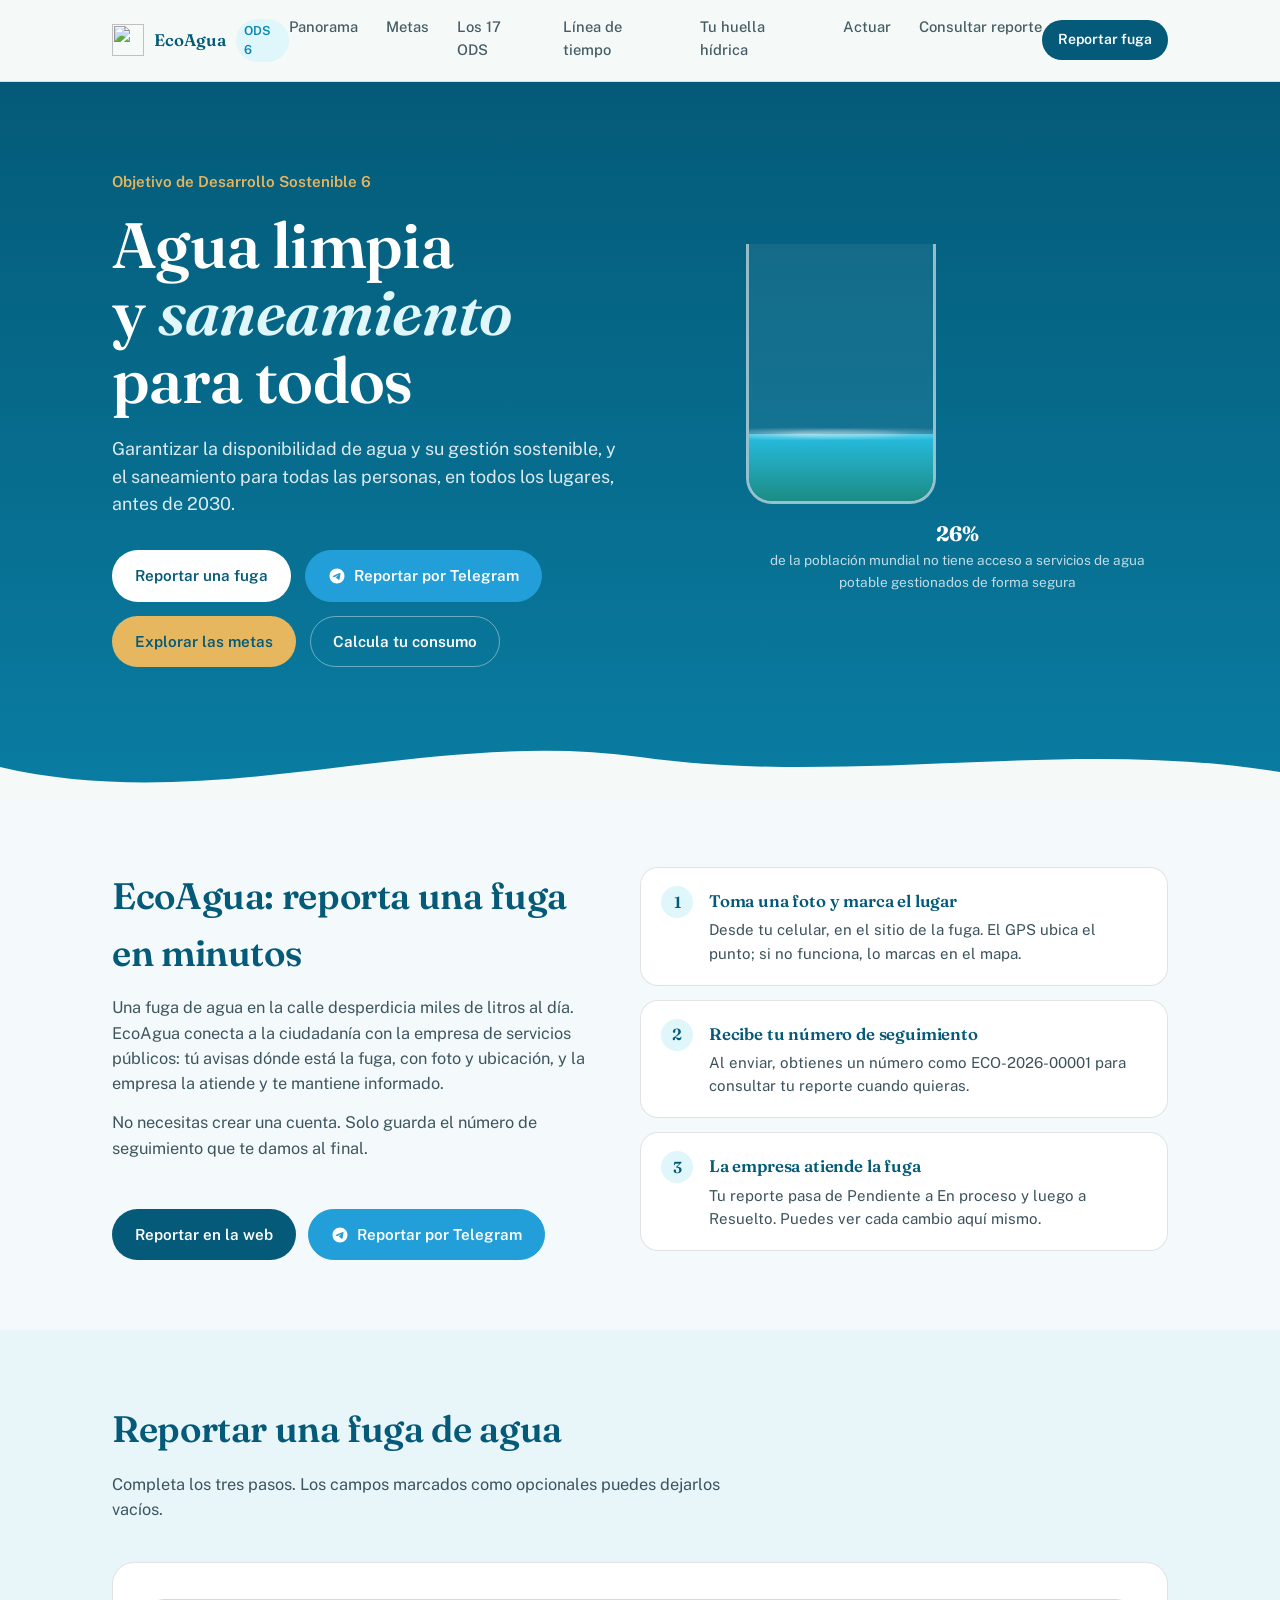
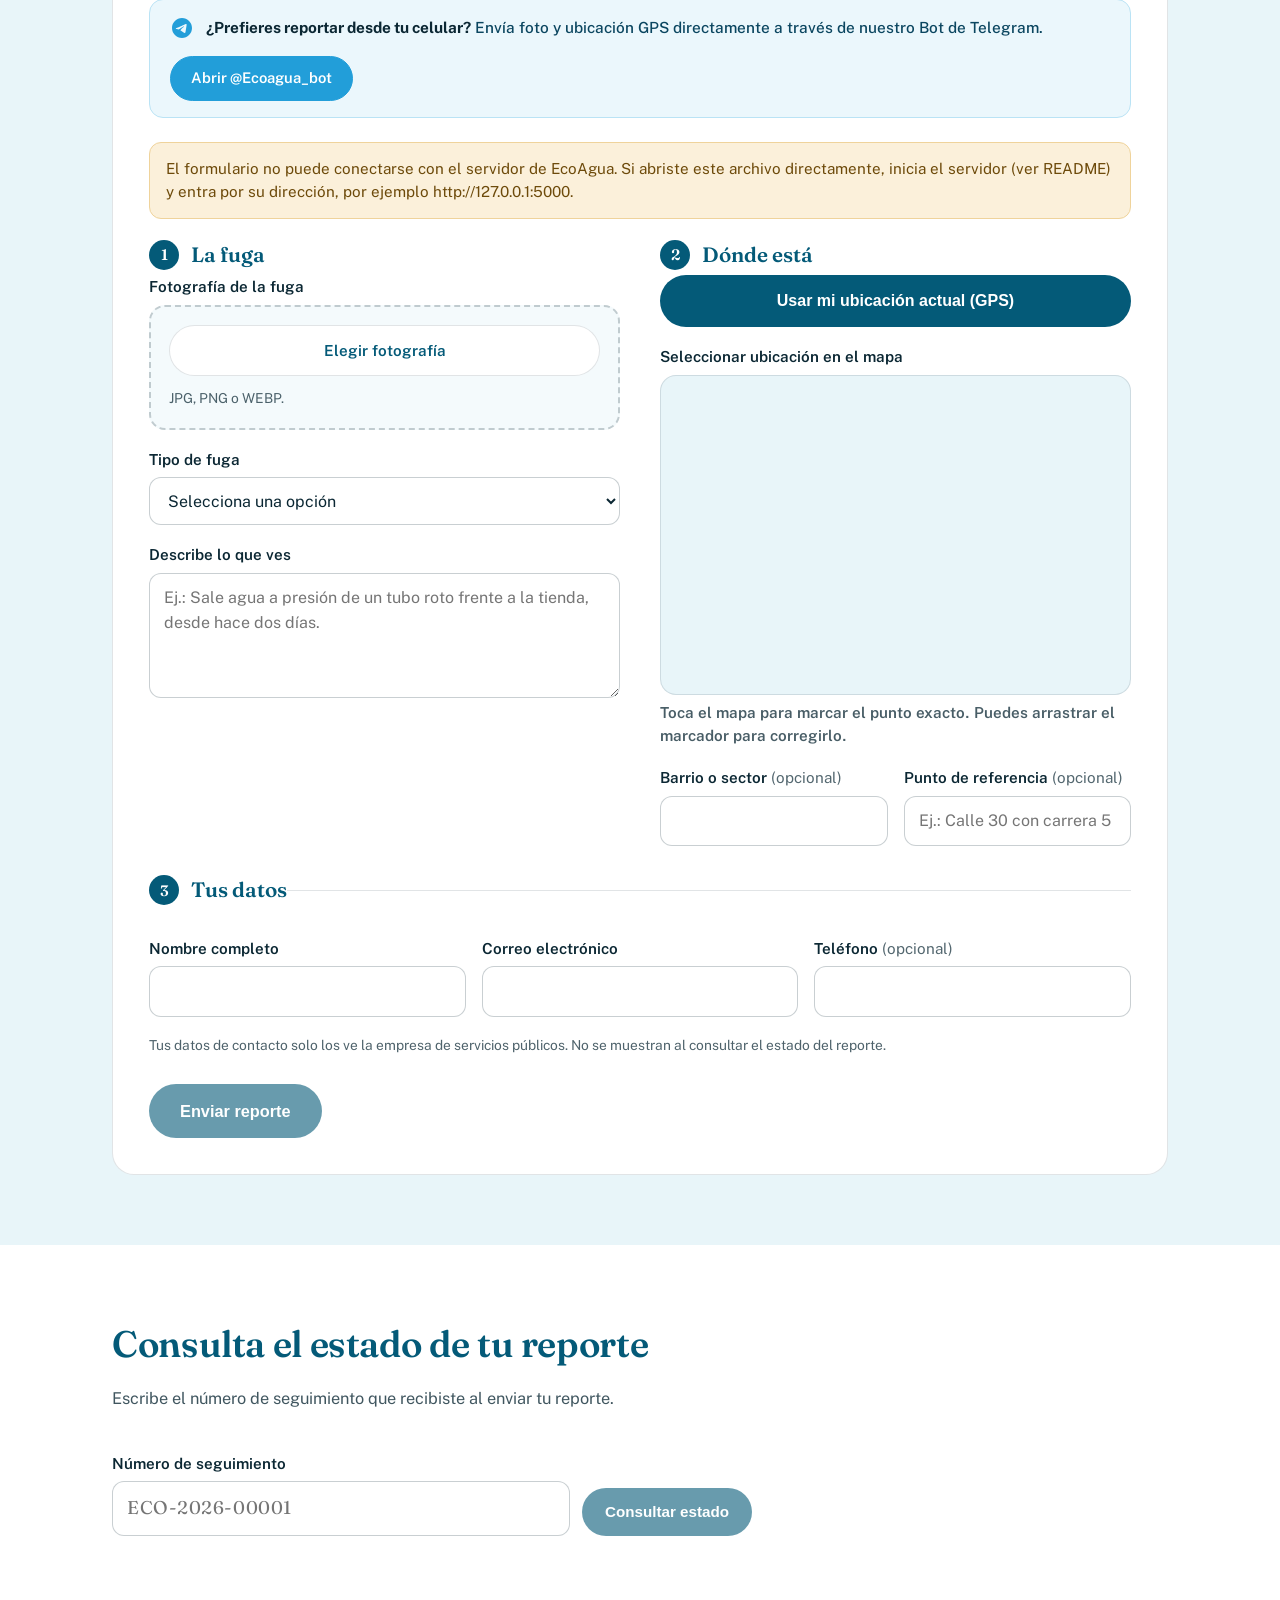
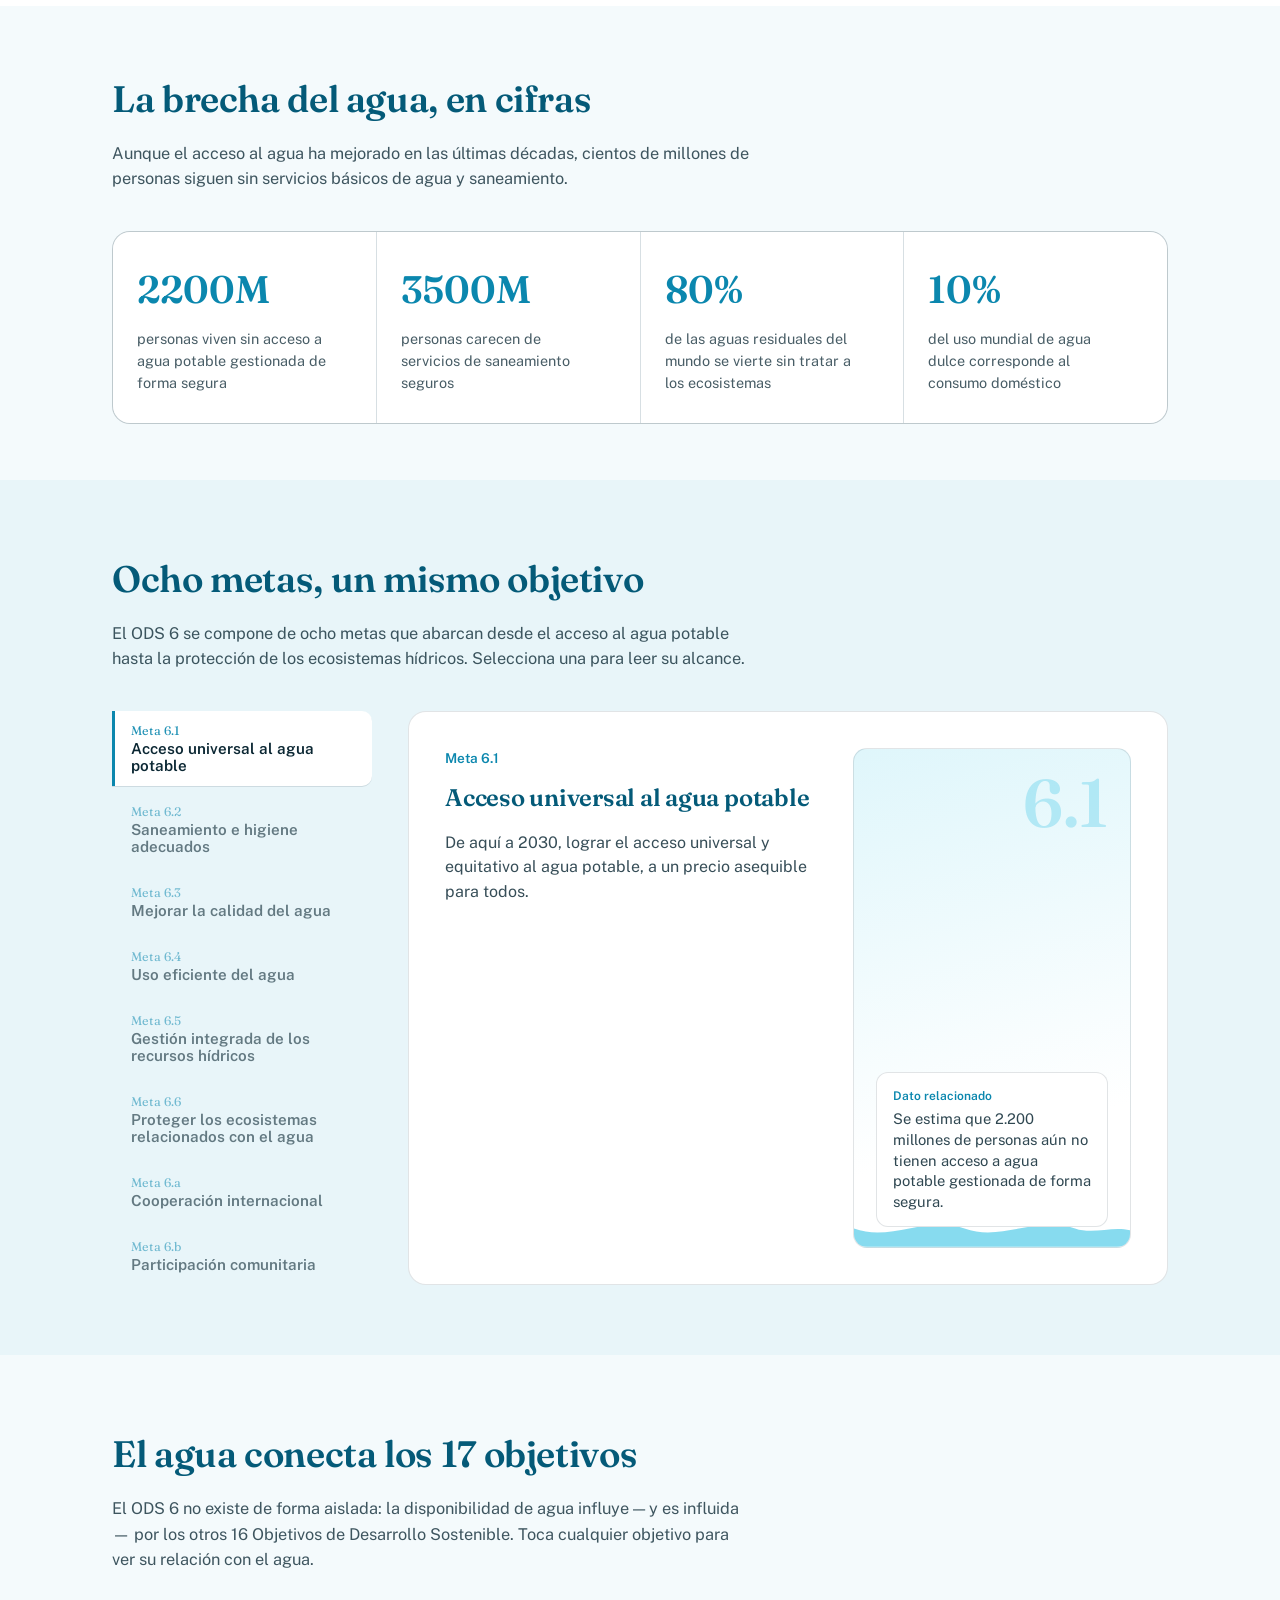
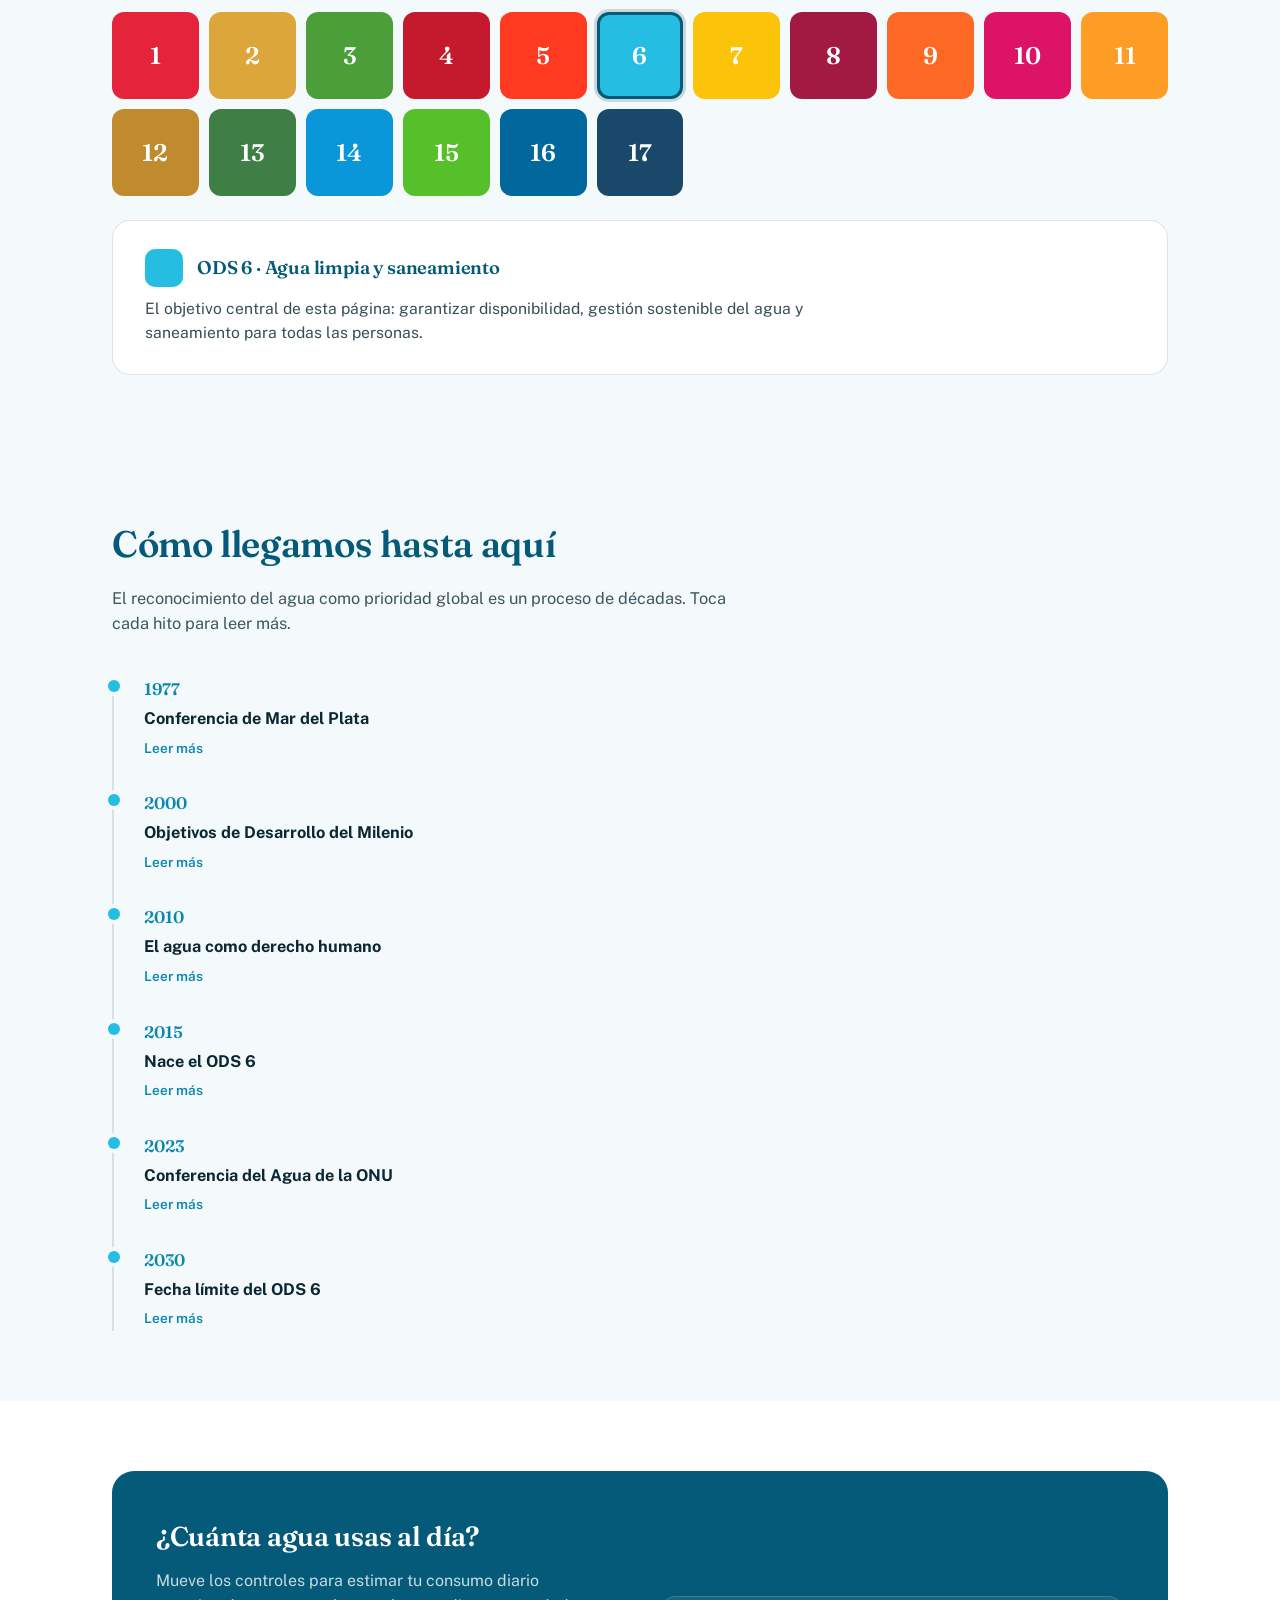
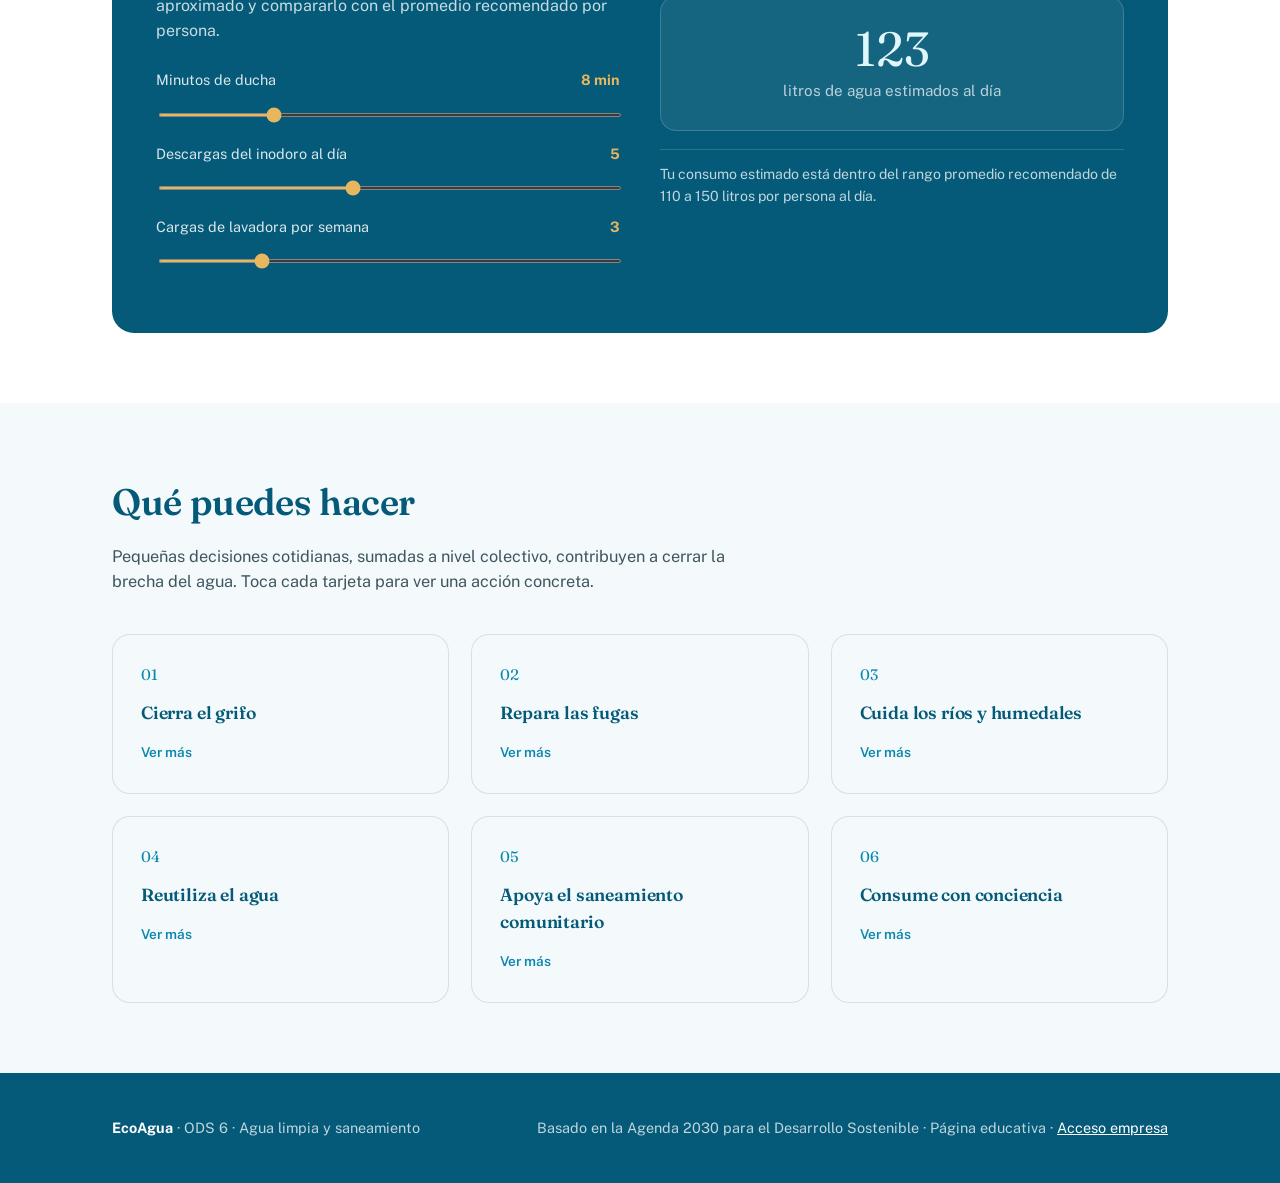
==== commit 72310ad1: "feat: Integración de bot de Telegram para reporte y consulta de fugas" ====
--- a/frontend/index.html
+++ b/frontend/index.html
@@ -38,6 +38,10 @@
       <p class="lede">Garantizar la disponibilidad de agua y su gestión sostenible, y el saneamiento para todas las personas, en todos los lugares, antes de 2030.</p>
       <div class="hero-cta">
         <a href="#reportar" class="btn btn-report">Reportar una fuga</a>
+        <a href="https://t.me/Ecoagua_bot" target="_blank" rel="noopener noreferrer" class="btn btn-telegram">
+          <svg width="18" height="18" viewBox="0 0 24 24" fill="currentColor" aria-hidden="true"><path d="M12 2C6.48 2 2 6.48 2 12s4.48 10 10 10 10-4.48 10-10S17.52 2 12 2zm4.64 6.8c-.15 1.58-.8 5.42-1.13 7.19-.14.75-.42 1-.68 1.03-.58.05-1.02-.38-1.58-.75-.88-.58-1.38-.94-2.23-1.5-.99-.65-.35-1.01.22-1.59.15-.15 2.71-2.48 2.76-2.69a.2.2 0 00-.05-.18c-.06-.05-.14-.03-.21-.02-.09.02-1.49.95-4.22 2.79-.4.27-.76.41-1.08.4-.36-.01-1.04-.2-1.55-.37-.63-.2-1.12-.31-1.08-.66.02-.18.27-.36.74-.55 2.92-1.27 4.86-2.11 5.83-2.51 2.78-1.16 3.35-1.36 3.73-1.36.08 0 .27.02.39.12.1.08.13.19.14.27-.01.06.01.24 0 .38z"/></svg>
+          Reportar por Telegram
+        </a>
         <a href="#metas" class="btn btn-primary">Explorar las metas</a>
         <a href="#calculadora" class="btn btn-ghost">Calcula tu consumo</a>
       </div>
@@ -70,7 +74,13 @@
 
       <p>No necesitas crear una cuenta. Solo guarda el número de seguimiento que te damos al final.</p>
 
-      <a href="#reportar" class="btn btn-solid">Reportar una fuga</a>
+      <div style="display:flex; gap:12px; flex-wrap:wrap; margin-top:24px;">
+        <a href="#reportar" class="btn btn-solid">Reportar en la web</a>
+        <a href="https://t.me/Ecoagua_bot" target="_blank" rel="noopener noreferrer" class="btn btn-telegram">
+          <svg width="18" height="18" viewBox="0 0 24 24" fill="currentColor" aria-hidden="true"><path d="M12 2C6.48 2 2 6.48 2 12s4.48 10 10 10 10-4.48 10-10S17.52 2 12 2zm4.64 6.8c-.15 1.58-.8 5.42-1.13 7.19-.14.75-.42 1-.68 1.03-.58.05-1.02-.38-1.58-.75-.88-.58-1.38-.94-2.23-1.5-.99-.65-.35-1.01.22-1.59.15-.15 2.71-2.48 2.76-2.69a.2.2 0 00-.05-.18c-.06-.05-.14-.03-.21-.02-.09.02-1.49.95-4.22 2.79-.4.27-.76.41-1.08.4-.36-.01-1.04-.2-1.55-.37-.63-.2-1.12-.31-1.08-.66.02-.18.27-.36.74-.55 2.92-1.27 4.86-2.11 5.83-2.51 2.78-1.16 3.35-1.36 3.73-1.36.08 0 .27.02.39.12.1.08.13.19.14.27-.01.06.01.24 0 .38z"/></svg>
+          Reportar por Telegram
+        </a>
+      </div>
 
     </div>
 
@@ -105,6 +115,16 @@
 
 
     <div class="reporte-card">
+
+      <div class="aviso-telegram">
+        <div class="aviso-telegram-texto">
+          <svg width="24" height="24" viewBox="0 0 24 24" fill="#229ED9" aria-hidden="true"><path d="M12 2C6.48 2 2 6.48 2 12s4.48 10 10 10 10-4.48 10-10S17.52 2 12 2zm4.64 6.8c-.15 1.58-.8 5.42-1.13 7.19-.14.75-.42 1-.68 1.03-.58.05-1.02-.38-1.58-.75-.88-.58-1.38-.94-2.23-1.5-.99-.65-.35-1.01.22-1.59.15-.15 2.71-2.48 2.76-2.69a.2.2 0 00-.05-.18c-.06-.05-.14-.03-.21-.02-.09.02-1.49.95-4.22 2.79-.4.27-.76.41-1.08.4-.36-.01-1.04-.2-1.55-.37-.63-.2-1.12-.31-1.08-.66.02-.18.27-.36.74-.55 2.92-1.27 4.86-2.11 5.83-2.51 2.78-1.16 3.35-1.36 3.73-1.36.08 0 .27.02.39.12.1.08.13.19.14.27-.01.06.01.24 0 .38z"/></svg>
+          <span><strong>¿Prefieres reportar desde tu celular?</strong> Envía foto y ubicación GPS directamente a través de nuestro Bot de Telegram.</span>
+        </div>
+        <a href="https://t.me/Ecoagua_bot" target="_blank" rel="noopener noreferrer" class="btn btn-telegram">
+          Abrir @Ecoagua_bot
+        </a>
+      </div>
 
       <div class="aviso-servidor" id="avisoServidor" hidden>El formulario no puede conectarse con el servidor de EcoAgua. Si abriste este archivo directamente, inicia el servidor (ver README) y entra por su dirección, por ejemplo http://127.0.0.1:5000.</div>
 
--- a/frontend/styles.css
+++ b/frontend/styles.css
@@ -678,6 +678,44 @@
     color:var(--teal-deep);
   }
   .btn-report:hover{background:var(--aqua-light);}
+  .btn-telegram{
+    background:#229ED9;
+    color:var(--white);
+    border:1px solid #229ED9;
+  }
+  .btn-telegram:hover{
+    background:#1b87ba;
+    border-color:#1b87ba;
+    color:var(--white);
+  }
+  .aviso-telegram{
+    display:flex;
+    align-items:center;
+    justify-content:space-between;
+    gap:16px;
+    background:#EBF7FC;
+    border:1.5px solid #BAE3F5;
+    color:#0B4660;
+    padding:16px 20px;
+    border-radius:14px;
+    margin-bottom:24px;
+    flex-wrap:wrap;
+  }
+  .aviso-telegram-texto{
+    display:flex;
+    align-items:center;
+    gap:12px;
+    font-size:0.96rem;
+    font-weight:500;
+  }
+  .aviso-telegram-texto strong{
+    color:var(--ink);
+  }
+  .aviso-telegram .btn-telegram{
+    padding:10px 20px;
+    font-size:0.92rem;
+    white-space:nowrap;
+  }
   .btn-solid{
     background:var(--teal-deep);
     color:var(--white);
